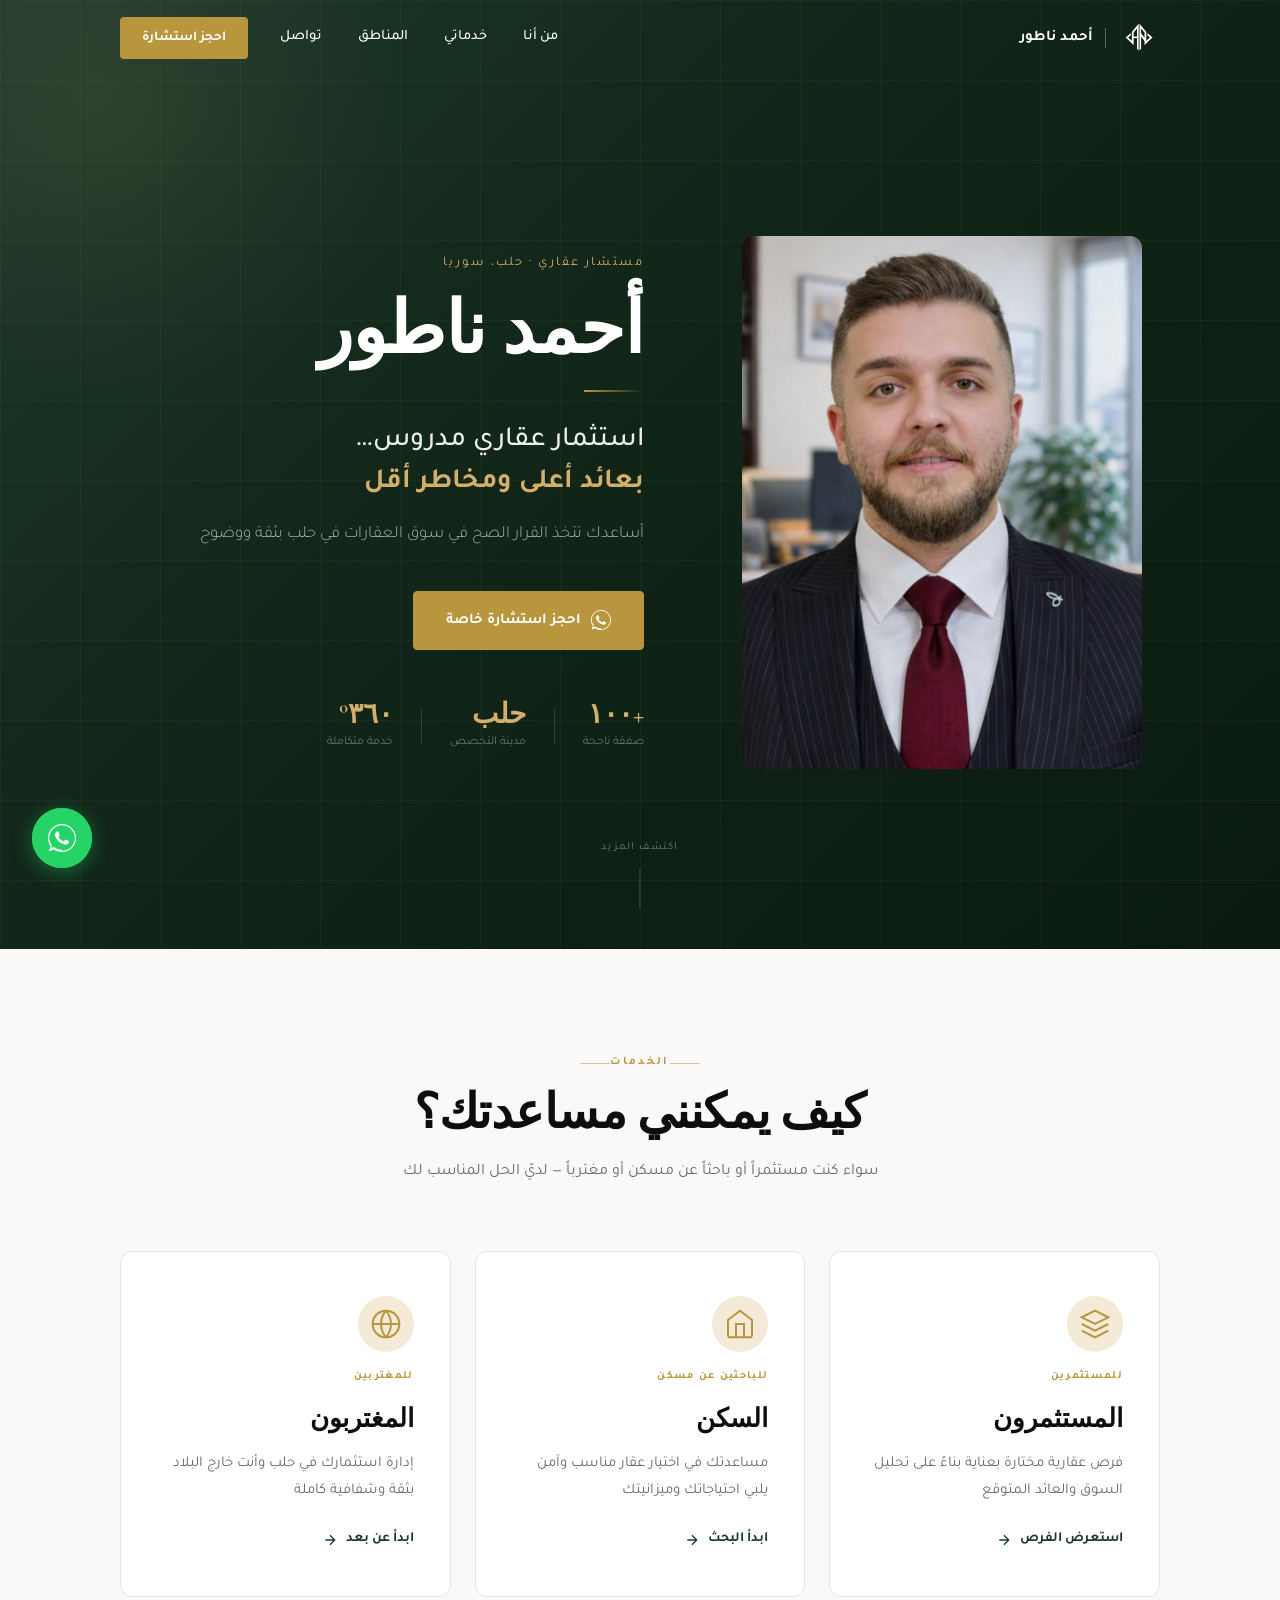
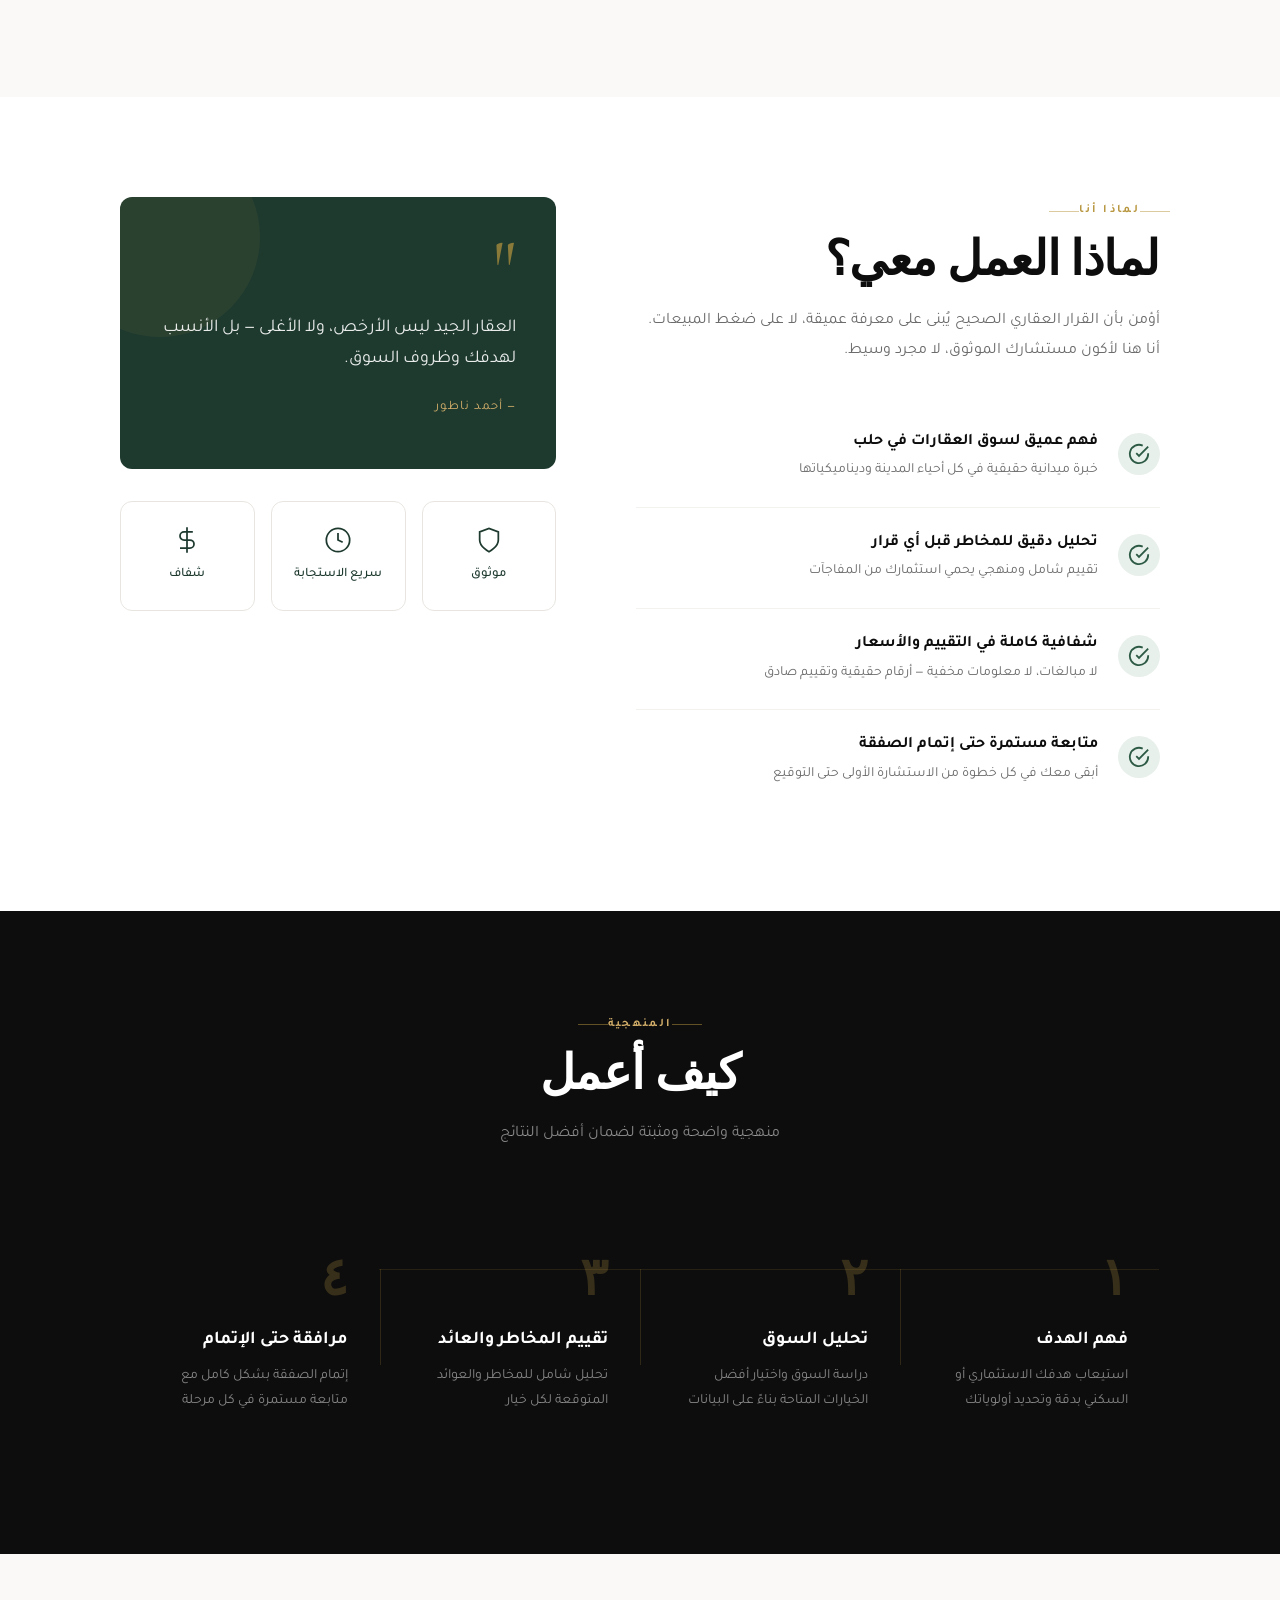
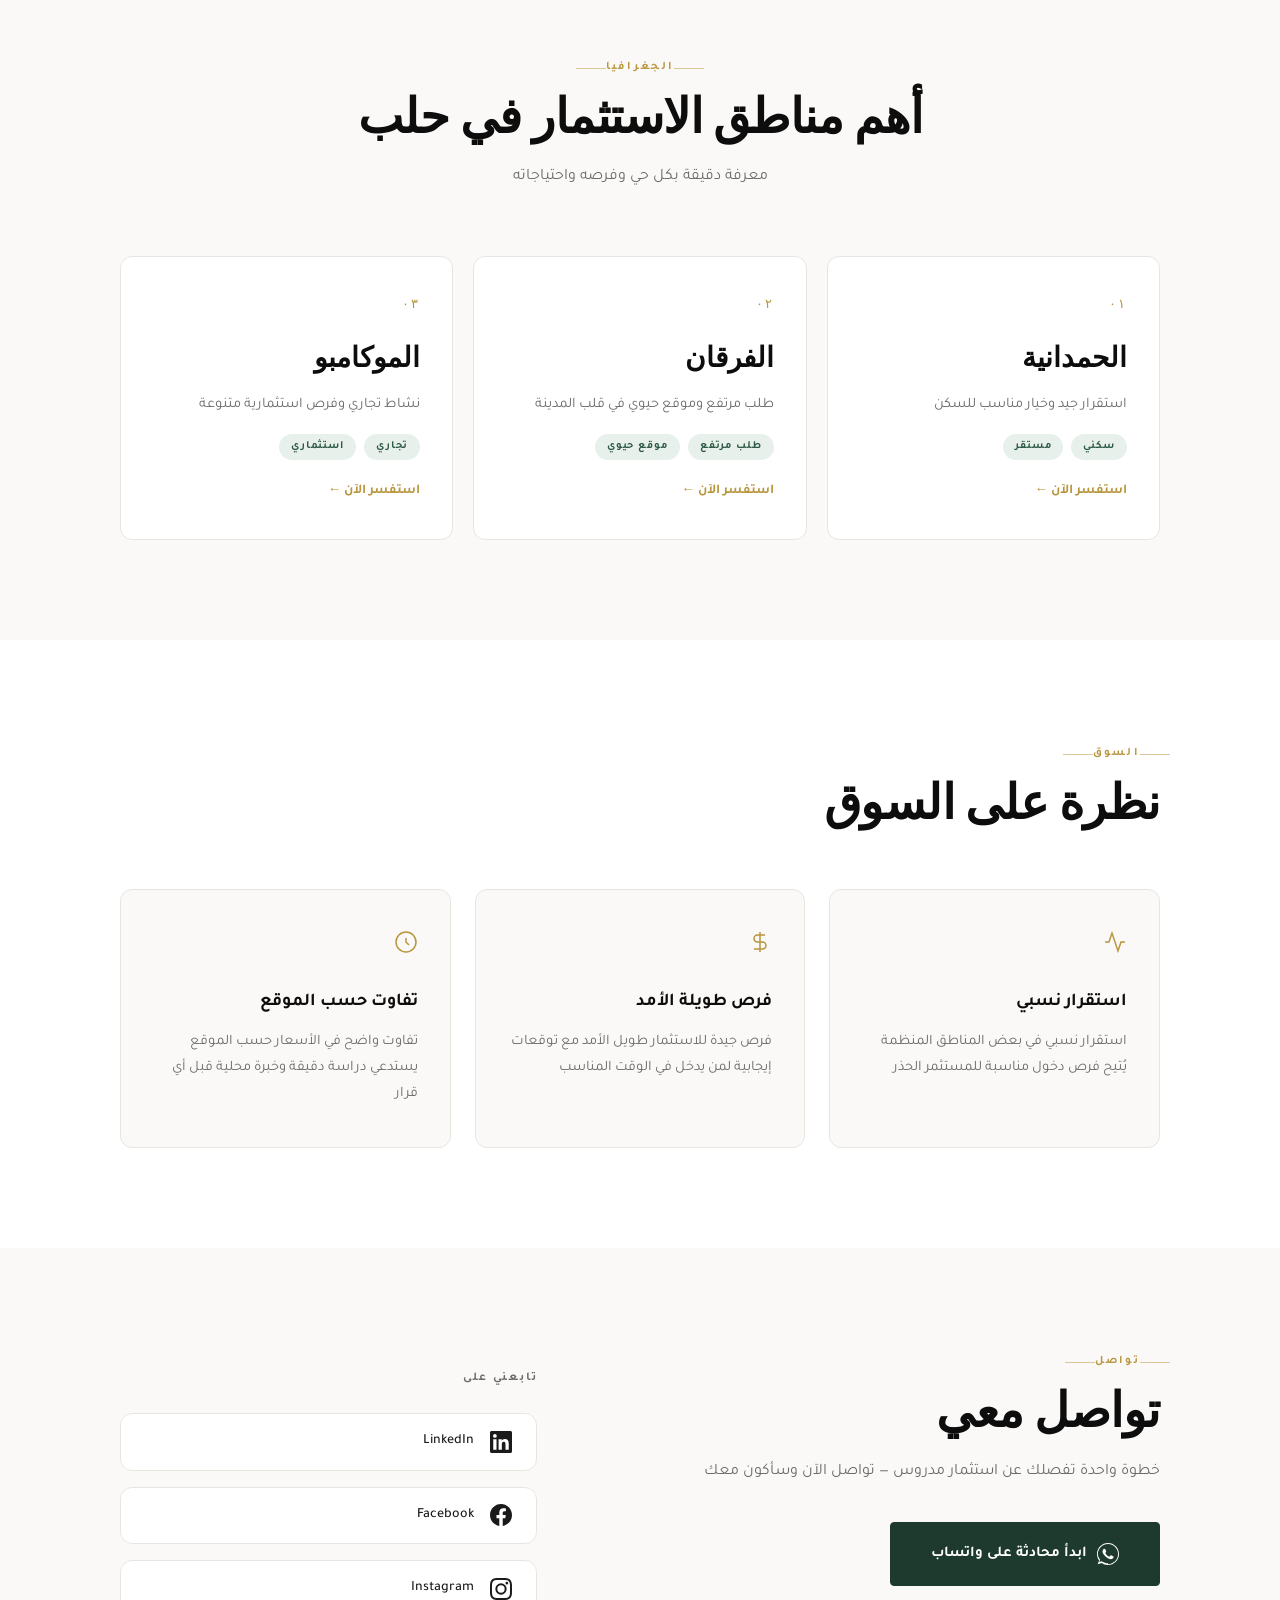
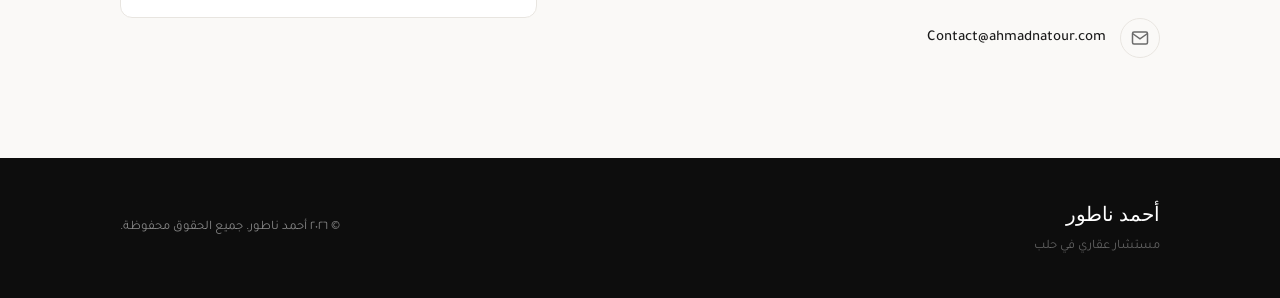
==== index.html @ 21ace741 "Update navbar logo image source" ====
<!DOCTYPE html>
<html lang="ar" dir="rtl">
<head>
  <meta charset="UTF-8" />
  <meta name="viewport" content="width=device-width, initial-scale=1.0" />
  <meta name="description" content="أحمد ناطور - مستشار عقاري في حلب. استثمار عقاري مدروس بعائد أعلى ومخاطر أقل. احجز استشارتك الخاصة الآن." />
  <meta name="keywords" content="مستشار عقاري حلب, استثمار عقاري سوريا, عقارات حلب, أحمد ناطور, شراء عقار حلب" />
  <meta name="author" content="أحمد ناطور" />
  <meta property="og:title" content="أحمد ناطور | مستشار عقاري في حلب" />
  <meta property="og:description" content="استثمار عقاري مدروس… بعائد أعلى ومخاطر أقل" />
  <meta property="og:type" content="website" />
  <meta name="robots" content="index, follow" />
  <title>أحمد ناطور | مستشار عقاري في حلب</title>
  <link rel="preconnect" href="https://fonts.googleapis.com" />
  <link rel="preconnect" href="https://fonts.gstatic.com" crossorigin />
  <link href="https://fonts.googleapis.com/css2?family=Cormorant+Garamond:wght@300;400;500;600;700&family=Tajawal:wght@300;400;500;700&display=swap" rel="stylesheet" />
  <link rel="stylesheet" href="style.css" />
</head>
<body>

  <!-- NAVBAR -->
  <nav class="navbar" id="navbar">
    <div class="nav-container">
      <a href="#hero" class="nav-logo">
        <img src="logo_white_transparent.png" alt="أحمد ناطور" style="width: 42px; height: 42px; object-fit: contain; vertical-align: middle;">
        <span class="logo-divider"></span>
        <span class="logo-text">أحمد ناطور</span>
      </a>
      <ul class="nav-links">
        <li><a href="#about">من أنا</a></li>
        <li><a href="#services">خدماتي</a></li>
        <li><a href="#areas">المناطق</a></li>
        <li><a href="#contact">تواصل</a></li>
      </ul>
      <a href="https://wa.me/963981410612" target="_blank" rel="noopener" class="nav-cta">احجز استشارة</a>
      <button class="hamburger" id="hamburger" aria-label="قائمة التنقل">
        <span></span><span></span><span></span>
      </button>
    </div>
    <div class="mobile-menu" id="mobileMenu">
      <a href="#about" class="mobile-link">من أنا</a>
      <a href="#services" class="mobile-link">خدماتي</a>
      <a href="#areas" class="mobile-link">المناطق</a>
      <a href="#contact" class="mobile-link">تواصل</a>
      <a href="https://wa.me/963981410612" target="_blank" rel="noopener" class="mobile-cta">احجز استشارة</a>
    </div>
  </nav>

  <!-- HERO -->
  <section class="hero" id="hero">
    <div class="hero-bg-lines"></div>
    <div class="hero-container">
      <div class="hero-image-wrap fade-up">
        <div class="hero-img-frame">
          <img src="photo.jpg.JPG" alt="أحمد ناطور - مستشار عقاري في حلب" class="hero-img" loading="eager" />
          <div class="hero-img-accent"></div>
        </div>
      </div>
      <div class="hero-content">
        <p class="hero-label fade-up delay-1">مستشار عقاري · حلب، سوريا</p>
        <h1 class="hero-name fade-up delay-2">أحمد ناطور</h1>
        <div class="hero-divider fade-up delay-3"></div>
        <h2 class="hero-headline fade-up delay-3">استثمار عقاري مدروس…<br /><em>بعائد أعلى ومخاطر أقل</em></h2>
        <p class="hero-sub fade-up delay-4">أساعدك تتخذ القرار الصح في سوق العقارات في حلب بثقة ووضوح</p>
        <div class="hero-actions fade-up delay-5">
          <a href="https://wa.me/963981410612" target="_blank" rel="noopener" class="btn-primary">
            <svg width="20" height="20" viewBox="0 0 24 24" fill="currentColor"><path d="M17.472 14.382c-.297-.149-1.758-.867-2.03-.967-.273-.099-.471-.148-.67.15-.197.297-.767.966-.94 1.164-.173.199-.347.223-.644.075-.297-.15-1.255-.463-2.39-1.475-.883-.788-1.48-1.761-1.653-2.059-.173-.297-.018-.458.13-.606.134-.133.298-.347.446-.52.149-.174.198-.298.298-.497.099-.198.05-.371-.025-.52-.075-.149-.669-1.612-.916-2.207-.242-.579-.487-.5-.669-.51-.173-.008-.371-.01-.57-.01-.198 0-.52.074-.792.372-.272.297-1.04 1.016-1.04 2.479 0 1.462 1.065 2.875 1.213 3.074.149.198 2.096 3.2 5.077 4.487.709.306 1.262.489 1.694.625.712.227 1.36.195 1.871.118.571-.085 1.758-.719 2.006-1.413.248-.694.248-1.289.173-1.413-.074-.124-.272-.198-.57-.347z"/><path d="M12 0C5.373 0 0 5.373 0 12c0 2.625.846 5.059 2.284 7.034L.785 23.25l4.332-1.388C6.857 23.217 9.364 24 12 24c6.627 0 12-5.373 12-12S18.627 0 12 0zm0 22c-2.379 0-4.591-.706-6.445-1.922l-.462-.274-2.573.824.841-2.513-.301-.484C1.809 16.118 1 14.137 1 12 1 5.925 5.925 1 12 1s11 4.925 11 11-4.925 11-11 11z"/></svg>
            احجز استشارة خاصة
          </a>
        </div>
        <div class="hero-stats fade-up delay-5">
          <div class="stat">
            <span class="stat-num">+١٠٠</span>
            <span class="stat-label">صفقة ناجحة</span>
          </div>
          <div class="stat-sep"></div>
          <div class="stat">
            <span class="stat-num">حلب</span>
            <span class="stat-label">مدينة التخصص</span>
          </div>
          <div class="stat-sep"></div>
          <div class="stat">
            <span class="stat-num">٣٦٠°</span>
            <span class="stat-label">خدمة متكاملة</span>
          </div>
        </div>
      </div>
    </div>
    <div class="hero-scroll-hint">
      <span>اكتشف المزيد</span>
      <div class="scroll-line"></div>
    </div>
  </section>

  <!-- SEGMENTATION / SERVICES -->
  <section class="services" id="services">
    <div class="container">
      <div class="section-header reveal">
        <span class="section-tag">الخدمات</span>
        <h2 class="section-title">كيف يمكنني مساعدتك؟</h2>
        <p class="section-sub">سواء كنت مستثمراً أو باحثاً عن مسكن أو مغترباً — لديّ الحل المناسب لك</p>
      </div>
      <div class="services-grid">
        <div class="service-card reveal delay-1">
          <div class="card-icon">
            <svg width="32" height="32" viewBox="0 0 24 24" fill="none" stroke="currentColor" stroke-width="1.5"><path d="M12 2L2 7l10 5 10-5-10-5z"/><path d="M2 17l10 5 10-5"/><path d="M2 12l10 5 10-5"/></svg>
          </div>
          <div class="card-tag">للمستثمرين</div>
          <h3 class="card-title">المستثمرون</h3>
          <p class="card-desc">فرص عقارية مختارة بعناية بناءً على تحليل السوق والعائد المتوقع</p>
          <a href="https://wa.me/963981410612?text=مرحباً، أريد استعراض فرص الاستثمار العقاري" target="_blank" rel="noopener" class="card-cta">
            استعرض الفرص
            <svg width="16" height="16" viewBox="0 0 24 24" fill="none" stroke="currentColor" stroke-width="2"><path d="M5 12h14M12 5l7 7-7 7"/></svg>
          </a>
        </div>
        <div class="service-card reveal delay-2">
          <div class="card-icon">
            <svg width="32" height="32" viewBox="0 0 24 24" fill="none" stroke="currentColor" stroke-width="1.5"><path d="M3 9l9-7 9 7v11a2 2 0 01-2 2H5a2 2 0 01-2-2z"/><polyline points="9 22 9 12 15 12 15 22"/></svg>
          </div>
          <div class="card-tag">للباحثين عن مسكن</div>
          <h3 class="card-title">السكن</h3>
          <p class="card-desc">مساعدتك في اختيار عقار مناسب وآمن يلبي احتياجاتك وميزانيتك</p>
          <a href="https://wa.me/963981410612?text=مرحباً، أبحث عن عقار للسكن في حلب" target="_blank" rel="noopener" class="card-cta">
            ابدأ البحث
            <svg width="16" height="16" viewBox="0 0 24 24" fill="none" stroke="currentColor" stroke-width="2"><path d="M5 12h14M12 5l7 7-7 7"/></svg>
          </a>
        </div>
        <div class="service-card reveal delay-3">
          <div class="card-icon">
            <svg width="32" height="32" viewBox="0 0 24 24" fill="none" stroke="currentColor" stroke-width="1.5"><circle cx="12" cy="12" r="10"/><path d="M2 12h20M12 2a15.3 15.3 0 010 20M12 2a15.3 15.3 0 000 20"/></svg>
          </div>
          <div class="card-tag">للمغتربين</div>
          <h3 class="card-title">المغتربون</h3>
          <p class="card-desc">إدارة استثمارك في حلب وأنت خارج البلاد بثقة وشفافية كاملة</p>
          <a href="https://wa.me/963981410612?text=مرحباً، أنا مغترب وأريد الاستثمار في حلب" target="_blank" rel="noopener" class="card-cta">
            ابدأ عن بعد
            <svg width="16" height="16" viewBox="0 0 24 24" fill="none" stroke="currentColor" stroke-width="2"><path d="M5 12h14M12 5l7 7-7 7"/></svg>
          </a>
        </div>
      </div>
    </div>
  </section>

  <!-- WHY CHOOSE ME -->
  <section class="why" id="about">
    <div class="container">
      <div class="why-inner">
        <div class="why-content reveal">
          <span class="section-tag">لماذا أنا</span>
          <h2 class="section-title">لماذا العمل معي؟</h2>
          <p class="why-intro">أؤمن بأن القرار العقاري الصحيح يُبنى على معرفة عميقة، لا على ضغط المبيعات. أنا هنا لأكون مستشارك الموثوق، لا مجرد وسيط.</p>
          <ul class="why-list">
            <li class="why-item reveal delay-1">
              <div class="why-icon">
                <svg width="22" height="22" viewBox="0 0 24 24" fill="none" stroke="currentColor" stroke-width="2"><path d="M22 11.08V12a10 10 0 11-5.93-9.14"/><polyline points="22 4 12 14.01 9 11.01"/></svg>
              </div>
              <div>
                <h4>فهم عميق لسوق العقارات في حلب</h4>
                <p>خبرة ميدانية حقيقية في كل أحياء المدينة وديناميكياتها</p>
              </div>
            </li>
            <li class="why-item reveal delay-2">
              <div class="why-icon">
                <svg width="22" height="22" viewBox="0 0 24 24" fill="none" stroke="currentColor" stroke-width="2"><path d="M22 11.08V12a10 10 0 11-5.93-9.14"/><polyline points="22 4 12 14.01 9 11.01"/></svg>
              </div>
              <div>
                <h4>تحليل دقيق للمخاطر قبل أي قرار</h4>
                <p>تقييم شامل ومنهجي يحمي استثمارك من المفاجآت</p>
              </div>
            </li>
            <li class="why-item reveal delay-3">
              <div class="why-icon">
                <svg width="22" height="22" viewBox="0 0 24 24" fill="none" stroke="currentColor" stroke-width="2"><path d="M22 11.08V12a10 10 0 11-5.93-9.14"/><polyline points="22 4 12 14.01 9 11.01"/></svg>
              </div>
              <div>
                <h4>شفافية كاملة في التقييم والأسعار</h4>
                <p>لا مبالغات، لا معلومات مخفية — أرقام حقيقية وتقييم صادق</p>
              </div>
            </li>
            <li class="why-item reveal delay-4">
              <div class="why-icon">
                <svg width="22" height="22" viewBox="0 0 24 24" fill="none" stroke="currentColor" stroke-width="2"><path d="M22 11.08V12a10 10 0 11-5.93-9.14"/><polyline points="22 4 12 14.01 9 11.01"/></svg>
              </div>
              <div>
                <h4>متابعة مستمرة حتى إتمام الصفقة</h4>
                <p>أبقى معك في كل خطوة من الاستشارة الأولى حتى التوقيع</p>
              </div>
            </li>
          </ul>
        </div>
        <div class="why-visual reveal delay-2">
          <div class="quote-block">
            <div class="quote-mark">"</div>
            <blockquote>العقار الجيد ليس الأرخص، ولا الأغلى — بل الأنسب لهدفك وظروف السوق.</blockquote>
            <cite>— أحمد ناطور</cite>
          </div>
          <div class="trust-badges">
            <div class="badge">
              <svg width="28" height="28" viewBox="0 0 24 24" fill="none" stroke="currentColor" stroke-width="1.5"><path d="M12 22s8-4 8-10V5l-8-3-8 3v7c0 6 8 10 8 10z"/></svg>
              <span>موثوق</span>
            </div>
            <div class="badge">
              <svg width="28" height="28" viewBox="0 0 24 24" fill="none" stroke="currentColor" stroke-width="1.5"><circle cx="12" cy="12" r="10"/><polyline points="12 6 12 12 16 14"/></svg>
              <span>سريع الاستجابة</span>
            </div>
            <div class="badge">
              <svg width="28" height="28" viewBox="0 0 24 24" fill="none" stroke="currentColor" stroke-width="1.5"><line x1="12" y1="1" x2="12" y2="23"/><path d="M17 5H9.5a3.5 3.5 0 000 7h5a3.5 3.5 0 010 7H6"/></svg>
              <span>شفاف</span>
            </div>
          </div>
        </div>
      </div>
    </div>
  </section>

  <!-- HOW I WORK -->
  <section class="process" id="process">
    <div class="container">
      <div class="section-header reveal">
        <span class="section-tag">المنهجية</span>
        <h2 class="section-title">كيف أعمل</h2>
        <p class="section-sub">منهجية واضحة ومثبتة لضمان أفضل النتائج</p>
      </div>
      <div class="process-steps">
        <div class="process-step reveal delay-1">
          <div class="step-number">١</div>
          <div class="step-content">
            <h3>فهم الهدف</h3>
            <p>استيعاب هدفك الاستثماري أو السكني بدقة وتحديد أولوياتك</p>
          </div>
          <div class="step-connector"></div>
        </div>
        <div class="process-step reveal delay-2">
          <div class="step-number">٢</div>
          <div class="step-content">
            <h3>تحليل السوق</h3>
            <p>دراسة السوق واختيار أفضل الخيارات المتاحة بناءً على البيانات</p>
          </div>
          <div class="step-connector"></div>
        </div>
        <div class="process-step reveal delay-3">
          <div class="step-number">٣</div>
          <div class="step-content">
            <h3>تقييم المخاطر والعائد</h3>
            <p>تحليل شامل للمخاطر والعوائد المتوقعة لكل خيار</p>
          </div>
          <div class="step-connector"></div>
        </div>
        <div class="process-step reveal delay-4">
          <div class="step-number">٤</div>
          <div class="step-content">
            <h3>مرافقة حتى الإتمام</h3>
            <p>إتمام الصفقة بشكل كامل مع متابعة مستمرة في كل مرحلة</p>
          </div>
        </div>
      </div>
    </div>
  </section>

  <!-- AREAS -->
  <section class="areas" id="areas">
    <div class="container">
      <div class="section-header reveal">
        <span class="section-tag">الجغرافيا</span>
        <h2 class="section-title">أهم مناطق الاستثمار في حلب</h2>
        <p class="section-sub">معرفة دقيقة بكل حي وفرصه واحتياجاته</p>
      </div>
      <div class="areas-grid">
        <div class="area-card reveal delay-1">
          <div class="area-num">٠١</div>
          <div class="area-info">
            <h3 class="area-name">الحمدانية</h3>
            <p class="area-desc">استقرار جيد وخيار مناسب للسكن</p>
            <div class="area-tags">
              <span class="area-tag-item">سكني</span>
              <span class="area-tag-item">مستقر</span>
            </div>
          </div>
          <a href="https://wa.me/963981410612?text=أريد معرفة المزيد عن فرص الاستثمار في الحمدانية" target="_blank" rel="noopener" class="area-link">استفسر الآن ←</a>
        </div>
        <div class="area-card reveal delay-2">
          <div class="area-num">٠٢</div>
          <div class="area-info">
            <h3 class="area-name">الفرقان</h3>
            <p class="area-desc">طلب مرتفع وموقع حيوي في قلب المدينة</p>
            <div class="area-tags">
              <span class="area-tag-item">طلب مرتفع</span>
              <span class="area-tag-item">موقع حيوي</span>
            </div>
          </div>
          <a href="https://wa.me/963981410612?text=أريد معرفة المزيد عن فرص الاستثمار في الفرقان" target="_blank" rel="noopener" class="area-link">استفسر الآن ←</a>
        </div>
        <div class="area-card reveal delay-3">
          <div class="area-num">٠٣</div>
          <div class="area-info">
            <h3 class="area-name">الموكامبو</h3>
            <p class="area-desc">نشاط تجاري وفرص استثمارية متنوعة</p>
            <div class="area-tags">
              <span class="area-tag-item">تجاري</span>
              <span class="area-tag-item">استثماري</span>
            </div>
          </div>
          <a href="https://wa.me/963981410612?text=أريد معرفة المزيد عن فرص الاستثمار في الموكامبو" target="_blank" rel="noopener" class="area-link">استفسر الآن ←</a>
        </div>
      </div>
    </div>
  </section>

  <!-- MARKET INSIGHTS -->
  <section class="insights" id="insights">
    <div class="container">
      <div class="insights-inner">
        <div class="insights-header reveal">
          <span class="section-tag">السوق</span>
          <h2 class="section-title">نظرة على السوق</h2>
        </div>
        <div class="insights-cards">
          <div class="insight-card reveal delay-1">
            <div class="insight-icon">
              <svg width="24" height="24" viewBox="0 0 24 24" fill="none" stroke="currentColor" stroke-width="1.5"><polyline points="22 12 18 12 15 21 9 3 6 12 2 12"/></svg>
            </div>
            <h4>استقرار نسبي</h4>
            <p>استقرار نسبي في بعض المناطق المنظمة يُتيح فرص دخول مناسبة للمستثمر الحذر</p>
          </div>
          <div class="insight-card reveal delay-2">
            <div class="insight-icon">
              <svg width="24" height="24" viewBox="0 0 24 24" fill="none" stroke="currentColor" stroke-width="1.5"><path d="M12 2v20M17 5H9.5a3.5 3.5 0 000 7h5a3.5 3.5 0 010 7H6"/></svg>
            </div>
            <h4>فرص طويلة الأمد</h4>
            <p>فرص جيدة للاستثمار طويل الأمد مع توقعات إيجابية لمن يدخل في الوقت المناسب</p>
          </div>
          <div class="insight-card reveal delay-3">
            <div class="insight-icon">
              <svg width="24" height="24" viewBox="0 0 24 24" fill="none" stroke="currentColor" stroke-width="1.5"><circle cx="12" cy="12" r="10"/><path d="M12 8v4l3 3"/></svg>
            </div>
            <h4>تفاوت حسب الموقع</h4>
            <p>تفاوت واضح في الأسعار حسب الموقع يستدعي دراسة دقيقة وخبرة محلية قبل أي قرار</p>
          </div>
        </div>
      </div>
    </div>
  </section>

  <!-- CONTACT -->
  <section class="contact" id="contact">
    <div class="container">
      <div class="contact-inner">
        <div class="contact-content reveal">
          <span class="section-tag">تواصل</span>
          <h2 class="section-title">تواصل معي</h2>
          <p class="contact-sub">خطوة واحدة تفصلك عن استثمار مدروس — تواصل الآن وسأكون معك</p>
          <a href="https://wa.me/963981410612" target="_blank" rel="noopener" class="btn-primary btn-large">
            <svg width="22" height="22" viewBox="0 0 24 24" fill="currentColor"><path d="M17.472 14.382c-.297-.149-1.758-.867-2.03-.967-.273-.099-.471-.148-.67.15-.197.297-.767.966-.94 1.164-.173.199-.347.223-.644.075-.297-.15-1.255-.463-2.39-1.475-.883-.788-1.48-1.761-1.653-2.059-.173-.297-.018-.458.13-.606.134-.133.298-.347.446-.52.149-.174.198-.298.298-.497.099-.198.05-.371-.025-.52-.075-.149-.669-1.612-.916-2.207-.242-.579-.487-.5-.669-.51-.173-.008-.371-.01-.57-.01-.198 0-.52.074-.792.372-.272.297-1.04 1.016-1.04 2.479 0 1.462 1.065 2.875 1.213 3.074.149.198 2.096 3.2 5.077 4.487.709.306 1.262.489 1.694.625.712.227 1.36.195 1.871.118.571-.085 1.758-.719 2.006-1.413.248-.694.248-1.289.173-1.413-.074-.124-.272-.198-.57-.347z"/><path d="M12 0C5.373 0 0 5.373 0 12c0 2.625.846 5.059 2.284 7.034L.785 23.25l4.332-1.388C6.857 23.217 9.364 24 12 24c6.627 0 12-5.373 12-12S18.627 0 12 0zm0 22c-2.379 0-4.591-.706-6.445-1.922l-.462-.274-2.573.824.841-2.513-.301-.484C1.809 16.118 1 14.137 1 12 1 5.925 5.925 1 12 1s11 4.925 11 11-4.925 11-11 11z"/></svg>
            ابدأ محادثة على واتساب
          </a>
          <div class="contact-links">
            <a href="mailto:Contact@ahmadnatour.com" class="contact-link">
              <div class="contact-link-icon">
                <svg width="18" height="18" viewBox="0 0 24 24" fill="none" stroke="currentColor" stroke-width="2"><path d="M4 4h16c1.1 0 2 .9 2 2v12c0 1.1-.9 2-2 2H4c-1.1 0-2-.9-2-2V6c0-1.1.9-2 2-2z"/><polyline points="22,6 12,13 2,6"/></svg>
              </div>
              <span>Contact@ahmadnatour.com</span>
            </a>
          </div>
        </div>
        <div class="contact-social reveal delay-2">
          <p class="social-title">تابعني على</p>
          <div class="social-links">
            <a href="https://www.linkedin.com/in/ahmadnatour1" target="_blank" rel="noopener" class="social-link" aria-label="LinkedIn">
              <svg width="22" height="22" viewBox="0 0 24 24" fill="currentColor"><path d="M20.447 20.452h-3.554v-5.569c0-1.328-.027-3.037-1.852-3.037-1.853 0-2.136 1.445-2.136 2.939v5.667H9.351V9h3.414v1.561h.046c.477-.9 1.637-1.85 3.37-1.85 3.601 0 4.267 2.37 4.267 5.455v6.286zM5.337 7.433a2.062 2.062 0 01-2.063-2.065 2.064 2.064 0 112.063 2.065zm1.782 13.019H3.555V9h3.564v11.452zM22.225 0H1.771C.792 0 0 .774 0 1.729v20.542C0 23.227.792 24 1.771 24h20.451C23.2 24 24 23.227 24 22.271V1.729C24 .774 23.2 0 22.222 0h.003z"/></svg>
              <span>LinkedIn</span>
            </a>
            <a href="https://www.facebook.com/share/1AdoDAkM3W/" target="_blank" rel="noopener" class="social-link" aria-label="Facebook">
              <svg width="22" height="22" viewBox="0 0 24 24" fill="currentColor"><path d="M24 12.073c0-6.627-5.373-12-12-12s-12 5.373-12 12c0 5.99 4.388 10.954 10.125 11.854v-8.385H7.078v-3.47h3.047V9.43c0-3.007 1.792-4.669 4.533-4.669 1.312 0 2.686.235 2.686.235v2.953H15.83c-1.491 0-1.956.925-1.956 1.874v2.25h3.328l-.532 3.47h-2.796v8.385C19.612 23.027 24 18.062 24 12.073z"/></svg>
              <span>Facebook</span>
            </a>
            <a href="https://www.instagram.com/ahmad.natoor" target="_blank" rel="noopener" class="social-link" aria-label="Instagram">
              <svg width="22" height="22" viewBox="0 0 24 24" fill="currentColor"><path d="M12 2.163c3.204 0 3.584.012 4.85.07 3.252.148 4.771 1.691 4.919 4.919.058 1.265.069 1.645.069 4.849 0 3.205-.012 3.584-.069 4.849-.149 3.225-1.664 4.771-4.919 4.919-1.266.058-1.644.07-4.85.07-3.204 0-3.584-.012-4.849-.07-3.26-.149-4.771-1.699-4.919-4.92-.058-1.265-.07-1.644-.07-4.849 0-3.204.013-3.583.07-4.849.149-3.227 1.664-4.771 4.919-4.919 1.266-.057 1.645-.069 4.849-.069zM12 0C8.741 0 8.333.014 7.053.072 2.695.272.273 2.69.073 7.052.014 8.333 0 8.741 0 12c0 3.259.014 3.668.072 4.948.2 4.358 2.618 6.78 6.98 6.98C8.333 23.986 8.741 24 12 24c3.259 0 3.668-.014 4.948-.072 4.354-.2 6.782-2.618 6.979-6.98.059-1.28.073-1.689.073-4.948 0-3.259-.014-3.667-.072-4.947-.196-4.354-2.617-6.78-6.979-6.98C15.668.014 15.259 0 12 0zm0 5.838a6.162 6.162 0 100 12.324 6.162 6.162 0 000-12.324zM12 16a4 4 0 110-8 4 4 0 010 8zm6.406-11.845a1.44 1.44 0 100 2.881 1.44 1.44 0 000-2.881z"/></svg>
              <span>Instagram</span>
            </a>
          </div>
        </div>
      </div>
    </div>
  </section>

  <!-- FOOTER -->
  <footer class="footer">
    <div class="container">
      <div class="footer-inner">
        <div class="footer-brand">
          <span class="footer-logo">أحمد ناطور</span>
          <p>مستشار عقاري في حلب</p>
        </div>
        <p class="footer-copy">© ٢٠٢٦ أحمد ناطور. جميع الحقوق محفوظة.</p>
      </div>
    </div>
  </footer>

  <!-- FLOATING WHATSAPP BUTTON -->
  <a href="https://wa.me/963981410612" target="_blank" rel="noopener" class="whatsapp-float" aria-label="تواصل عبر واتساب">
    <div class="wa-pulse"></div>
    <svg width="28" height="28" viewBox="0 0 24 24" fill="currentColor"><path d="M17.472 14.382c-.297-.149-1.758-.867-2.03-.967-.273-.099-.471-.148-.67.15-.197.297-.767.966-.94 1.164-.173.199-.347.223-.644.075-.297-.15-1.255-.463-2.39-1.475-.883-.788-1.48-1.761-1.653-2.059-.173-.297-.018-.458.13-.606.134-.133.298-.347.446-.52.149-.174.198-.298.298-.497.099-.198.05-.371-.025-.52-.075-.149-.669-1.612-.916-2.207-.242-.579-.487-.5-.669-.51-.173-.008-.371-.01-.57-.01-.198 0-.52.074-.792.372-.272.297-1.04 1.016-1.04 2.479 0 1.462 1.065 2.875 1.213 3.074.149.198 2.096 3.2 5.077 4.487.709.306 1.262.489 1.694.625.712.227 1.36.195 1.871.118.571-.085 1.758-.719 2.006-1.413.248-.694.248-1.289.173-1.413-.074-.124-.272-.198-.57-.347z"/><path d="M12 0C5.373 0 0 5.373 0 12c0 2.625.846 5.059 2.284 7.034L.785 23.25l4.332-1.388C6.857 23.217 9.364 24 12 24c6.627 0 12-5.373 12-12S18.627 0 12 0zm0 22c-2.379 0-4.591-.706-6.445-1.922l-.462-.274-2.573.824.841-2.513-.301-.484C1.809 16.118 1 14.137 1 12 1 5.925 5.925 1 12 1s11 4.925 11 11-4.925 11-11 11z"/></svg>
    <span class="wa-tooltip">واتساب</span>
  </a>

  <script src="script.js"></script>
</body>
</html>
---- style.css ----
/* ============================================
   AHMAD NATOUR — PREMIUM REAL ESTATE WEBSITE
   Arabic RTL / Luxury Minimal Design
   ============================================ */

/* --- RESET & BASE --- */
*, *::before, *::after {
  box-sizing: border-box;
  margin: 0;
  padding: 0;
}

:root {
  --white: #ffffff;
  --off-white: #faf9f7;
  --light: #f4f2ef;
  --black: #0d0d0d;
  --dark: #1a1a1a;
  --gray: #6b6b6b;
  --gray-light: #e8e5e0;
  --gold: #b8963e;
  --gold-light: #d4af6a;
  --gold-pale: #f5ead8;
  --green: #1e3a2f;
  --green-mid: #2d5a45;
  --green-light: #e8f0eb;

  --font-serif: 'Cormorant Garamond', 'Georgia', serif;
  --font-ar: 'Tajawal', 'Arial', sans-serif;

  --nav-h: 76px;
  --section-pad: 100px;
  --container: 1160px;
  --radius: 4px;
  --radius-lg: 12px;

  --shadow-sm: 0 2px 16px rgba(0,0,0,0.06);
  --shadow-md: 0 8px 40px rgba(0,0,0,0.10);
  --shadow-lg: 0 20px 60px rgba(0,0,0,0.14);

  --transition: 0.3s cubic-bezier(0.4, 0, 0.2, 1);
  --transition-slow: 0.6s cubic-bezier(0.4, 0, 0.2, 1);
}

html {
  scroll-behavior: smooth;
  font-size: 16px;
}

body {
  font-family: var(--font-ar);
  background: var(--white);
  color: var(--black);
  direction: rtl;
  text-align: right;
  -webkit-font-smoothing: antialiased;
  overflow-x: hidden;
  line-height: 1.7;
}

img { display: block; max-width: 100%; }
a { text-decoration: none; color: inherit; }
ul { list-style: none; }

.container {
  max-width: var(--container);
  margin: 0 auto;
  padding: 0 clamp(20px, 5vw, 60px);
}

/* ============================================
   ANIMATIONS
   ============================================ */
@keyframes fadeUp {
  from { opacity: 0; transform: translateY(28px); }
  to   { opacity: 1; transform: translateY(0); }
}
@keyframes fadeIn {
  from { opacity: 0; }
  to   { opacity: 1; }
}
@keyframes pulse-ring {
  0%   { transform: scale(1); opacity: 0.6; }
  100% { transform: scale(1.8); opacity: 0; }
}
@keyframes scrollLine {
  0%   { transform: scaleY(0); transform-origin: top; }
  50%  { transform: scaleY(1); transform-origin: top; }
  51%  { transform: scaleY(1); transform-origin: bottom; }
  100% { transform: scaleY(0); transform-origin: bottom; }
}
@keyframes float {
  0%, 100% { transform: translateY(0px); }
  50%       { transform: translateY(-8px); }
}

.fade-up { opacity: 0; animation: fadeUp 0.8s forwards; }
.delay-1 { animation-delay: 0.15s; }
.delay-2 { animation-delay: 0.30s; }
.delay-3 { animation-delay: 0.45s; }
.delay-4 { animation-delay: 0.60s; }
.delay-5 { animation-delay: 0.75s; }

.reveal {
  opacity: 0;
  transform: translateY(30px);
  transition: opacity 0.7s ease, transform 0.7s ease;
}
.reveal.visible {
  opacity: 1;
  transform: translateY(0);
}
.reveal.delay-1.visible { transition-delay: 0.1s; }
.reveal.delay-2.visible { transition-delay: 0.2s; }
.reveal.delay-3.visible { transition-delay: 0.3s; }
.reveal.delay-4.visible { transition-delay: 0.4s; }

/* ============================================
   NAVIGATION
   ============================================ */
.navbar {
  position: fixed;
  top: 0;
  width: 100%;
  z-index: 1000;
  height: var(--nav-h);
  transition: background var(--transition), box-shadow var(--transition);
  background: transparent;
}
.navbar.scrolled {
  background: rgba(255,255,255,0.97);
  backdrop-filter: blur(12px);
  box-shadow: 0 1px 0 rgba(0,0,0,0.08);
}
.nav-container {
  max-width: var(--container);
  margin: 0 auto;
  padding: 0 clamp(20px, 5vw, 60px);
  height: 100%;
  display: flex;
  align-items: center;
  gap: 32px;
}
.nav-logo {
  display: flex;
  align-items: center;
  gap: 12px;
  font-family: var(--font-ar);
  font-weight: 700;
}
.logo-ar {
  width: 40px;
  height: 40px;
  border: 1.5px solid var(--gold);
  border-radius: 50%;
  display: flex;
  align-items: center;
  justify-content: center;
  font-size: 14px;
  color: var(--gold);
  letter-spacing: 0;
  flex-shrink: 0;
}
.logo-divider {
  width: 1px;
  height: 20px;
  background: var(--gray-light);
}
.logo-text {
  font-size: 15px;
  font-weight: 600;
  color: var(--black);
  letter-spacing: 0.01em;
}
.nav-links {
  display: flex;
  align-items: center;
  gap: 36px;
  margin-inline-start: auto;
}
.nav-links a {
  font-size: 14.5px;
  font-weight: 500;
  color: var(--dark);
  position: relative;
  transition: color var(--transition);
}
.nav-links a::after {
  content: '';
  position: absolute;
  bottom: -4px;
  right: 0;
  width: 0;
  height: 1.5px;
  background: var(--gold);
  transition: width var(--transition);
}
.nav-links a:hover { color: var(--gold); }
.nav-links a:hover::after { width: 100%; }

.navbar:not(.scrolled) .nav-links a,
.navbar:not(.scrolled) .logo-text { color: var(--white); }
.navbar:not(.scrolled) .logo-divider { background: rgba(255,255,255,0.3); }

.nav-cta {
  display: inline-flex;
  align-items: center;
  padding: 10px 22px;
  background: var(--gold);
  color: var(--white);
  font-size: 13.5px;
  font-weight: 600;
  border-radius: var(--radius);
  transition: background var(--transition), transform var(--transition);
  white-space: nowrap;
}
.nav-cta:hover {
  background: var(--gold-light);
  transform: translateY(-1px);
}
.hamburger {
  display: none;
  flex-direction: column;
  gap: 5px;
  background: none;
  border: none;
  cursor: pointer;
  padding: 4px;
  margin-inline-start: auto;
}
.hamburger span {
  display: block;
  width: 24px;
  height: 1.5px;
  background: var(--black);
  transition: all var(--transition);
}
.navbar:not(.scrolled) .hamburger span { background: var(--white); }

.mobile-menu {
  display: none;
  flex-direction: column;
  background: var(--white);
  padding: 20px 24px 28px;
  border-top: 1px solid var(--gray-light);
  gap: 4px;
}
.mobile-menu.open { display: flex; }
.mobile-link {
  padding: 12px 0;
  font-size: 16px;
  font-weight: 500;
  color: var(--dark);
  border-bottom: 1px solid var(--light);
}
.mobile-cta {
  margin-top: 16px;
  padding: 14px 24px;
  background: var(--gold);
  color: var(--white);
  text-align: center;
  font-size: 15px;
  font-weight: 600;
  border-radius: var(--radius);
}

/* ============================================
   HERO SECTION
   ============================================ */
.hero {
  min-height: 100vh;
  background: linear-gradient(135deg, var(--green) 0%, #122619 40%, #0a1a10 100%);
  position: relative;
  display: flex;
  align-items: center;
  overflow: hidden;
}
.hero-bg-lines {
  position: absolute;
  inset: 0;
  background-image:
    linear-gradient(rgba(184,150,62,0.06) 1px, transparent 1px),
    linear-gradient(90deg, rgba(184,150,62,0.06) 1px, transparent 1px);
  background-size: 80px 80px;
  pointer-events: none;
}
.hero-bg-lines::before {
  content: '';
  position: absolute;
  top: -200px;
  left: -200px;
  width: 600px;
  height: 600px;
  border-radius: 50%;
  background: radial-gradient(circle, rgba(184,150,62,0.12) 0%, transparent 70%);
}
.hero-container {
  max-width: var(--container);
  margin: 0 auto;
  padding: calc(var(--nav-h) + 60px) clamp(20px, 5vw, 60px) 80px;
  display: grid;
  grid-template-columns: 1fr 1.2fr;
  gap: 80px;
  align-items: center;
  width: 100%;
}
.hero-image-wrap {
  display: flex;
  justify-content: center;
}
.hero-img-frame {
  position: relative;
  width: clamp(260px, 35vw, 400px);
  aspect-ratio: 3/4;
}
.hero-img {
  width: 100%;
  height: 100%;
  object-fit: cover;
  object-position: top;
  border-radius: var(--radius-lg);
  position: relative;
  z-index: 2;
  filter: brightness(0.92) contrast(1.05);
}
.hero-img-accent {
  position: absolute;
  inset: -0px -0px -0px 0px;
  border: 1.5px solid rgba(184,150,62,0.4);
  border-radius: var(--radius-lg);
  z-index: 1;
}
.hero-content {
  color: var(--white);
}
.hero-label {
  font-size: 13px;
  letter-spacing: 0.15em;
  text-transform: uppercase;
  color: var(--gold-light);
  margin-bottom: 16px;
  font-weight: 400;
}
.hero-name {
  font-family: var(--font-serif);
  font-size: clamp(42px, 6vw, 72px);
  font-weight: 600;
  line-height: 1.1;
  color: var(--white);
  letter-spacing: -0.01em;
  margin-bottom: 20px;
}
.hero-divider {
  width: 60px;
  height: 2px;
  background: linear-gradient(90deg, var(--gold), transparent);
  margin-bottom: 28px;
  margin-right: 0;
}
.hero-headline {
  font-size: clamp(20px, 2.8vw, 28px);
  font-weight: 500;
  line-height: 1.5;
  color: rgba(255,255,255,0.92);
  margin-bottom: 16px;
}
.hero-headline em {
  color: var(--gold-light);
  font-style: normal;
  font-weight: 600;
}
.hero-sub {
  font-size: clamp(15px, 1.8vw, 17px);
  color: rgba(255,255,255,0.65);
  line-height: 1.8;
  margin-bottom: 40px;
  font-weight: 300;
}
.hero-actions {
  margin-bottom: 50px;
}
.btn-primary {
  display: inline-flex;
  align-items: center;
  gap: 10px;
  padding: 16px 32px;
  background: var(--gold);
  color: var(--white);
  font-size: 15px;
  font-weight: 600;
  border-radius: var(--radius);
  transition: all var(--transition);
  border: 1.5px solid var(--gold);
  cursor: pointer;
  font-family: var(--font-ar);
}
.btn-primary:hover {
  background: transparent;
  color: var(--gold-light);
  border-color: var(--gold-light);
  transform: translateY(-2px);
  box-shadow: 0 8px 30px rgba(184,150,62,0.25);
}
.btn-large {
  padding: 18px 40px;
  font-size: 16px;
}
.hero-stats {
  display: flex;
  gap: 0;
  align-items: center;
}
.stat {
  display: flex;
  flex-direction: column;
  gap: 4px;
}
.stat-num {
  font-family: var(--font-serif);
  font-size: 28px;
  font-weight: 600;
  color: var(--gold-light);
  line-height: 1;
}
.stat-label {
  font-size: 12px;
  color: rgba(255,255,255,0.5);
  font-weight: 300;
}
.stat-sep {
  width: 1px;
  height: 36px;
  background: rgba(255,255,255,0.15);
  margin: 0 28px;
}
.hero-scroll-hint {
  position: absolute;
  bottom: 40px;
  left: 50%;
  transform: translateX(-50%);
  display: flex;
  flex-direction: column;
  align-items: center;
  gap: 12px;
  color: rgba(255,255,255,0.4);
  font-size: 11px;
  letter-spacing: 0.1em;
}
.scroll-line {
  width: 1px;
  height: 40px;
  background: rgba(255,255,255,0.2);
  animation: scrollLine 2s ease infinite;
}

/* ============================================
   SECTION SHARED STYLES
   ============================================ */
section { padding: var(--section-pad) 0; }

.section-header {
  text-align: center;
  margin-bottom: 64px;
}
.section-tag {
  display: inline-block;
  font-size: 11.5px;
  letter-spacing: 0.2em;
  text-transform: uppercase;
  color: var(--gold);
  font-weight: 600;
  margin-bottom: 12px;
  position: relative;
  padding: 0 20px;
}
.section-tag::before,
.section-tag::after {
  content: '';
  position: absolute;
  top: 50%;
  width: 30px;
  height: 1px;
  background: var(--gold);
  opacity: 0.5;
}
.section-tag::before { right: 100%; margin-right: -20px; }
.section-tag::after  { left: 100%; margin-left: -20px; }

.section-title {
  font-family: var(--font-serif);
  font-size: clamp(30px, 4vw, 48px);
  font-weight: 600;
  color: var(--black);
  line-height: 1.2;
  letter-spacing: -0.01em;
  margin-bottom: 16px;
}
.section-sub {
  font-size: 16px;
  color: var(--gray);
  max-width: 520px;
  margin: 0 auto;
  line-height: 1.8;
}

/* ============================================
   SERVICES / SEGMENTATION
   ============================================ */
.services {
  background: var(--off-white);
  position: relative;
}
.services-grid {
  display: grid;
  grid-template-columns: repeat(3, 1fr);
  gap: 24px;
}
.service-card {
  background: var(--white);
  border: 1px solid var(--gray-light);
  border-radius: var(--radius-lg);
  padding: 44px 36px;
  position: relative;
  overflow: hidden;
  transition: all var(--transition-slow);
  display: flex;
  flex-direction: column;
  gap: 16px;
}
.service-card::before {
  content: '';
  position: absolute;
  bottom: 0;
  left: 0;
  right: 0;
  height: 3px;
  background: linear-gradient(90deg, var(--gold), var(--green-mid));
  transform: scaleX(0);
  transition: transform var(--transition-slow);
  transform-origin: right;
}
.service-card:hover {
  transform: translateY(-6px);
  box-shadow: var(--shadow-lg);
  border-color: transparent;
}
.service-card:hover::before {
  transform: scaleX(1);
}
.card-icon {
  width: 56px;
  height: 56px;
  background: var(--gold-pale);
  border-radius: 50%;
  display: flex;
  align-items: center;
  justify-content: center;
  color: var(--gold);
  transition: all var(--transition);
}
.service-card:hover .card-icon {
  background: var(--green);
  color: var(--white);
}
.card-tag {
  font-size: 11px;
  letter-spacing: 0.12em;
  text-transform: uppercase;
  color: var(--gold);
  font-weight: 600;
}
.card-title {
  font-family: var(--font-serif);
  font-size: 26px;
  font-weight: 600;
  color: var(--black);
  line-height: 1.2;
}
.card-desc {
  font-size: 15px;
  color: var(--gray);
  line-height: 1.8;
  flex: 1;
}
.card-cta {
  display: inline-flex;
  align-items: center;
  gap: 8px;
  font-size: 14px;
  font-weight: 600;
  color: var(--green);
  margin-top: 8px;
  transition: gap var(--transition), color var(--transition);
}
.card-cta:hover {
  gap: 14px;
  color: var(--gold);
}

/* ============================================
   WHY SECTION
   ============================================ */
.why {
  background: var(--white);
}
.why-inner {
  display: grid;
  grid-template-columns: 1.2fr 1fr;
  gap: 80px;
  align-items: start;
}
.why-intro {
  font-size: 16px;
  color: var(--gray);
  line-height: 1.9;
  margin-bottom: 40px;
  max-width: 520px;
}
.why-list {
  display: flex;
  flex-direction: column;
  gap: 0;
}
.why-item {
  display: flex;
  align-items: flex-start;
  gap: 20px;
  padding: 24px 0;
  border-bottom: 1px solid var(--light);
}
.why-item:last-child { border-bottom: none; }
.why-icon {
  width: 42px;
  height: 42px;
  background: var(--green-light);
  border-radius: 50%;
  display: flex;
  align-items: center;
  justify-content: center;
  color: var(--green-mid);
  flex-shrink: 0;
  margin-top: 2px;
}
.why-item h4 {
  font-size: 16px;
  font-weight: 600;
  color: var(--black);
  margin-bottom: 6px;
  line-height: 1.4;
}
.why-item p {
  font-size: 14px;
  color: var(--gray);
  line-height: 1.7;
}
.why-visual {
  position: sticky;
  top: calc(var(--nav-h) + 40px);
  display: flex;
  flex-direction: column;
  gap: 32px;
}
.quote-block {
  background: var(--green);
  color: var(--white);
  border-radius: var(--radius-lg);
  padding: 48px 40px;
  position: relative;
  overflow: hidden;
  animation: float 5s ease-in-out infinite;
}
.quote-block::before {
  content: '';
  position: absolute;
  top: -60px;
  left: -60px;
  width: 200px;
  height: 200px;
  border-radius: 50%;
  background: rgba(184,150,62,0.08);
}
.quote-mark {
  font-family: var(--font-serif);
  font-size: 80px;
  line-height: 0.6;
  color: var(--gold);
  opacity: 0.7;
  margin-bottom: 20px;
  display: block;
}
.quote-block blockquote {
  font-size: 18px;
  font-weight: 400;
  line-height: 1.7;
  color: rgba(255,255,255,0.9);
  margin-bottom: 20px;
  position: relative;
  z-index: 1;
}
.quote-block cite {
  font-size: 13px;
  color: var(--gold-light);
  letter-spacing: 0.08em;
  font-style: normal;
}
.trust-badges {
  display: flex;
  gap: 16px;
}
.badge {
  flex: 1;
  display: flex;
  flex-direction: column;
  align-items: center;
  gap: 10px;
  padding: 24px 16px;
  border: 1px solid var(--gray-light);
  border-radius: var(--radius-lg);
  color: var(--green);
  font-size: 13px;
  font-weight: 500;
  text-align: center;
  transition: all var(--transition);
}
.badge:hover {
  background: var(--green);
  color: var(--white);
  border-color: var(--green);
}

/* ============================================
   PROCESS SECTION
   ============================================ */
.process {
  background: var(--black);
  color: var(--white);
}
.process .section-tag { color: var(--gold-light); }
.process .section-title { color: var(--white); }
.process .section-sub { color: rgba(255,255,255,0.5); }

.process-steps {
  display: grid;
  grid-template-columns: repeat(4, 1fr);
  gap: 0;
  position: relative;
}
.process-step {
  display: flex;
  flex-direction: column;
  align-items: flex-start;
  padding: 40px 32px;
  position: relative;
}
.step-connector {
  position: absolute;
  top: 56px;
  left: 0;
  width: 1px;
  height: 40%;
  background: rgba(184,150,62,0.2);
}
.step-number {
  font-family: var(--font-serif);
  font-size: 52px;
  font-weight: 600;
  color: rgba(184,150,62,0.25);
  line-height: 1;
  margin-bottom: 24px;
}
.step-content h3 {
  font-size: 18px;
  font-weight: 600;
  color: var(--white);
  margin-bottom: 12px;
  line-height: 1.3;
}
.step-content p {
  font-size: 14px;
  color: rgba(255,255,255,0.5);
  line-height: 1.8;
}
.process-step:not(:last-child)::after {
  content: '';
  position: absolute;
  top: 56px;
  left: -1px;
  width: 100%;
  height: 1px;
  background: rgba(184,150,62,0.15);
}

/* ============================================
   AREAS SECTION
   ============================================ */
.areas {
  background: var(--off-white);
}
.areas-grid {
  display: grid;
  grid-template-columns: repeat(3, 1fr);
  gap: 20px;
}
.area-card {
  background: var(--white);
  border: 1px solid var(--gray-light);
  border-radius: var(--radius-lg);
  padding: 36px 32px;
  display: flex;
  flex-direction: column;
  gap: 20px;
  transition: all var(--transition-slow);
  position: relative;
  overflow: hidden;
}
.area-card::after {
  content: '';
  position: absolute;
  top: 0;
  right: 0;
  width: 4px;
  height: 0;
  background: var(--gold);
  border-radius: 0 var(--radius-lg) var(--radius-lg) 0;
  transition: height var(--transition-slow);
}
.area-card:hover {
  box-shadow: var(--shadow-md);
  transform: translateY(-4px);
  border-color: transparent;
}
.area-card:hover::after { height: 100%; }
.area-num {
  font-family: var(--font-serif);
  font-size: 13px;
  letter-spacing: 0.15em;
  color: var(--gold);
  font-weight: 500;
}
.area-info { flex: 1; }
.area-name {
  font-family: var(--font-serif);
  font-size: 28px;
  font-weight: 600;
  color: var(--black);
  margin-bottom: 10px;
}
.area-desc {
  font-size: 14.5px;
  color: var(--gray);
  line-height: 1.7;
  margin-bottom: 16px;
}
.area-tags {
  display: flex;
  gap: 8px;
  flex-wrap: wrap;
}
.area-tag-item {
  font-size: 11px;
  font-weight: 600;
  letter-spacing: 0.08em;
  text-transform: uppercase;
  color: var(--green-mid);
  background: var(--green-light);
  padding: 4px 12px;
  border-radius: 20px;
}
.area-link {
  font-size: 13.5px;
  font-weight: 600;
  color: var(--gold);
  display: inline-flex;
  align-items: center;
  transition: letter-spacing var(--transition);
}
.area-link:hover { letter-spacing: 0.05em; }

/* ============================================
   INSIGHTS SECTION
   ============================================ */
.insights {
  background: var(--white);
}
.insights-header {
  margin-bottom: 56px;
}
.insights-cards {
  display: grid;
  grid-template-columns: repeat(3, 1fr);
  gap: 24px;
}
.insight-card {
  background: var(--off-white);
  border-radius: var(--radius-lg);
  padding: 40px 32px;
  border: 1px solid var(--gray-light);
  transition: all var(--transition);
  position: relative;
  overflow: hidden;
}
.insight-card::before {
  content: '';
  position: absolute;
  inset: 0;
  background: linear-gradient(135deg, var(--green) 0%, var(--green-mid) 100%);
  opacity: 0;
  transition: opacity var(--transition-slow);
}
.insight-card:hover::before { opacity: 1; }
.insight-card:hover .insight-icon,
.insight-card:hover h4,
.insight-card:hover p { color: var(--white); position: relative; z-index: 1; }
.insight-icon {
  color: var(--gold);
  margin-bottom: 20px;
  transition: color var(--transition);
}
.insight-card h4 {
  font-size: 18px;
  font-weight: 600;
  color: var(--black);
  margin-bottom: 12px;
  transition: color var(--transition);
}
.insight-card p {
  font-size: 14.5px;
  color: var(--gray);
  line-height: 1.8;
  transition: color var(--transition);
}
.insight-card:hover p { color: rgba(255,255,255,0.75); }

/* ============================================
   CONTACT SECTION
   ============================================ */
.contact {
  background: var(--off-white);
}
.contact-inner {
  display: grid;
  grid-template-columns: 1.3fr 1fr;
  gap: 80px;
  align-items: start;
}
.contact-sub {
  font-size: 16px;
  color: var(--gray);
  line-height: 1.8;
  margin-bottom: 36px;
  max-width: 480px;
}
.contact .btn-primary {
  background: var(--green);
  border-color: var(--green);
  margin-bottom: 32px;
  font-size: 15px;
}
.contact .btn-primary:hover {
  background: transparent;
  color: var(--green);
}
.contact-links {
  display: flex;
  flex-direction: column;
  gap: 16px;
}
.contact-link {
  display: inline-flex;
  align-items: center;
  gap: 14px;
  font-size: 15px;
  color: var(--dark);
  font-weight: 500;
  transition: color var(--transition);
}
.contact-link:hover { color: var(--gold); }
.contact-link-icon {
  width: 40px;
  height: 40px;
  border: 1px solid var(--gray-light);
  border-radius: 50%;
  display: flex;
  align-items: center;
  justify-content: center;
  color: var(--gray);
  transition: all var(--transition);
  flex-shrink: 0;
}
.contact-link:hover .contact-link-icon {
  background: var(--gold);
  border-color: var(--gold);
  color: var(--white);
}
.contact-social {
  padding-top: 20px;
}
.social-title {
  font-size: 12px;
  letter-spacing: 0.15em;
  text-transform: uppercase;
  color: var(--gray);
  margin-bottom: 24px;
  font-weight: 600;
}
.social-links {
  display: flex;
  flex-direction: column;
  gap: 16px;
}
.social-link {
  display: inline-flex;
  align-items: center;
  gap: 16px;
  padding: 16px 24px;
  background: var(--white);
  border: 1px solid var(--gray-light);
  border-radius: var(--radius-lg);
  font-size: 14px;
  font-weight: 500;
  color: var(--dark);
  transition: all var(--transition);
}
.social-link:hover {
  background: var(--black);
  color: var(--white);
  border-color: var(--black);
  transform: translateX(-4px);
}

/* ============================================
   FOOTER
   ============================================ */
.footer {
  background: var(--black);
  color: rgba(255,255,255,0.5);
  padding: 40px 0;
}
.footer-inner {
  display: flex;
  align-items: center;
  justify-content: space-between;
  flex-wrap: wrap;
  gap: 20px;
}
.footer-brand {
  display: flex;
  flex-direction: column;
  gap: 4px;
}
.footer-logo {
  font-family: var(--font-serif);
  font-size: 20px;
  color: var(--white);
  font-weight: 500;
}
.footer-brand p {
  font-size: 13px;
  color: rgba(255,255,255,0.35);
}
.footer-copy { font-size: 13px; }

/* ============================================
   FLOATING WHATSAPP
   ============================================ */
.whatsapp-float {
  position: fixed;
  bottom: 32px;
  left: 32px;
  width: 60px;
  height: 60px;
  background: #25D366;
  color: var(--white);
  border-radius: 50%;
  display: flex;
  align-items: center;
  justify-content: center;
  box-shadow: 0 4px 20px rgba(37,211,102,0.4);
  z-index: 999;
  transition: all var(--transition);
}
.whatsapp-float:hover {
  transform: scale(1.08);
  box-shadow: 0 8px 30px rgba(37,211,102,0.5);
}
.wa-pulse {
  position: absolute;
  inset: 0;
  border-radius: 50%;
  background: #25D366;
  animation: pulse-ring 2.5s ease-out infinite;
  z-index: -1;
}
.wa-tooltip {
  position: absolute;
  right: calc(100% + 12px);
  background: var(--black);
  color: var(--white);
  font-size: 12px;
  font-weight: 500;
  padding: 6px 12px;
  border-radius: var(--radius);
  white-space: nowrap;
  opacity: 0;
  pointer-events: none;
  transition: opacity var(--transition);
}
.whatsapp-float:hover .wa-tooltip { opacity: 1; }

/* ============================================
   RESPONSIVE
   ============================================ */
@media (max-width: 1024px) {
  :root { --section-pad: 72px; }

  .hero-container {
    grid-template-columns: 1fr 1fr;
    gap: 48px;
  }
  .why-inner {
    grid-template-columns: 1fr;
    gap: 48px;
  }
  .why-visual { position: static; }
  .process-steps {
    grid-template-columns: repeat(2, 1fr);
  }
  .process-step::after { display: none; }
  .step-connector { display: none; }
  .contact-inner {
    grid-template-columns: 1fr;
    gap: 48px;
  }
}

@media (max-width: 768px) {
  :root { --section-pad: 56px; --nav-h: 64px; }

  .nav-links, .nav-cta { display: none; }
  .hamburger { display: flex; }

  .hero-container {
    grid-template-columns: 1fr;
    text-align: center;
    padding-top: calc(var(--nav-h) + 40px);
    gap: 36px;
  }
  .hero-image-wrap { order: -1; }
  .hero-img-frame {
    width: clamp(200px, 55vw, 300px);
    aspect-ratio: 3/4;
  }
  .hero-divider { margin: 0 auto 28px; }
  .hero-actions { display: flex; justify-content: center; }
  .hero-stats { justify-content: center; }
  .hero-content { display: flex; flex-direction: column; align-items: center; }

  .services-grid { grid-template-columns: 1fr; }
  .areas-grid { grid-template-columns: 1fr; }
  .insights-cards { grid-template-columns: 1fr; }
  .process-steps { grid-template-columns: 1fr; }
  .trust-badges { flex-direction: column; }

  .section-tag::before, .section-tag::after { display: none; }

  .whatsapp-float { bottom: 20px; left: 20px; width: 54px; height: 54px; }

  .footer-inner { flex-direction: column; text-align: center; }
}

@media (max-width: 480px) {
  .hero-name { font-size: 38px; }
  .hero-stats { flex-wrap: wrap; justify-content: center; gap: 20px; }
  .stat-sep { display: none; }
  .service-card { padding: 32px 24px; }
  .area-card { padding: 28px 24px; }
  .process-step { padding: 28px 20px; }
}

/* ============================================
   SCROLLBAR
   ============================================ */
::-webkit-scrollbar { width: 6px; }
::-webkit-scrollbar-track { background: var(--light); }
::-webkit-scrollbar-thumb {
  background: var(--gold);
  border-radius: 3px;
}

/* ============================================
   SELECTION
   ============================================ */
::selection {
  background: var(--gold);
  color: var(--white);
}
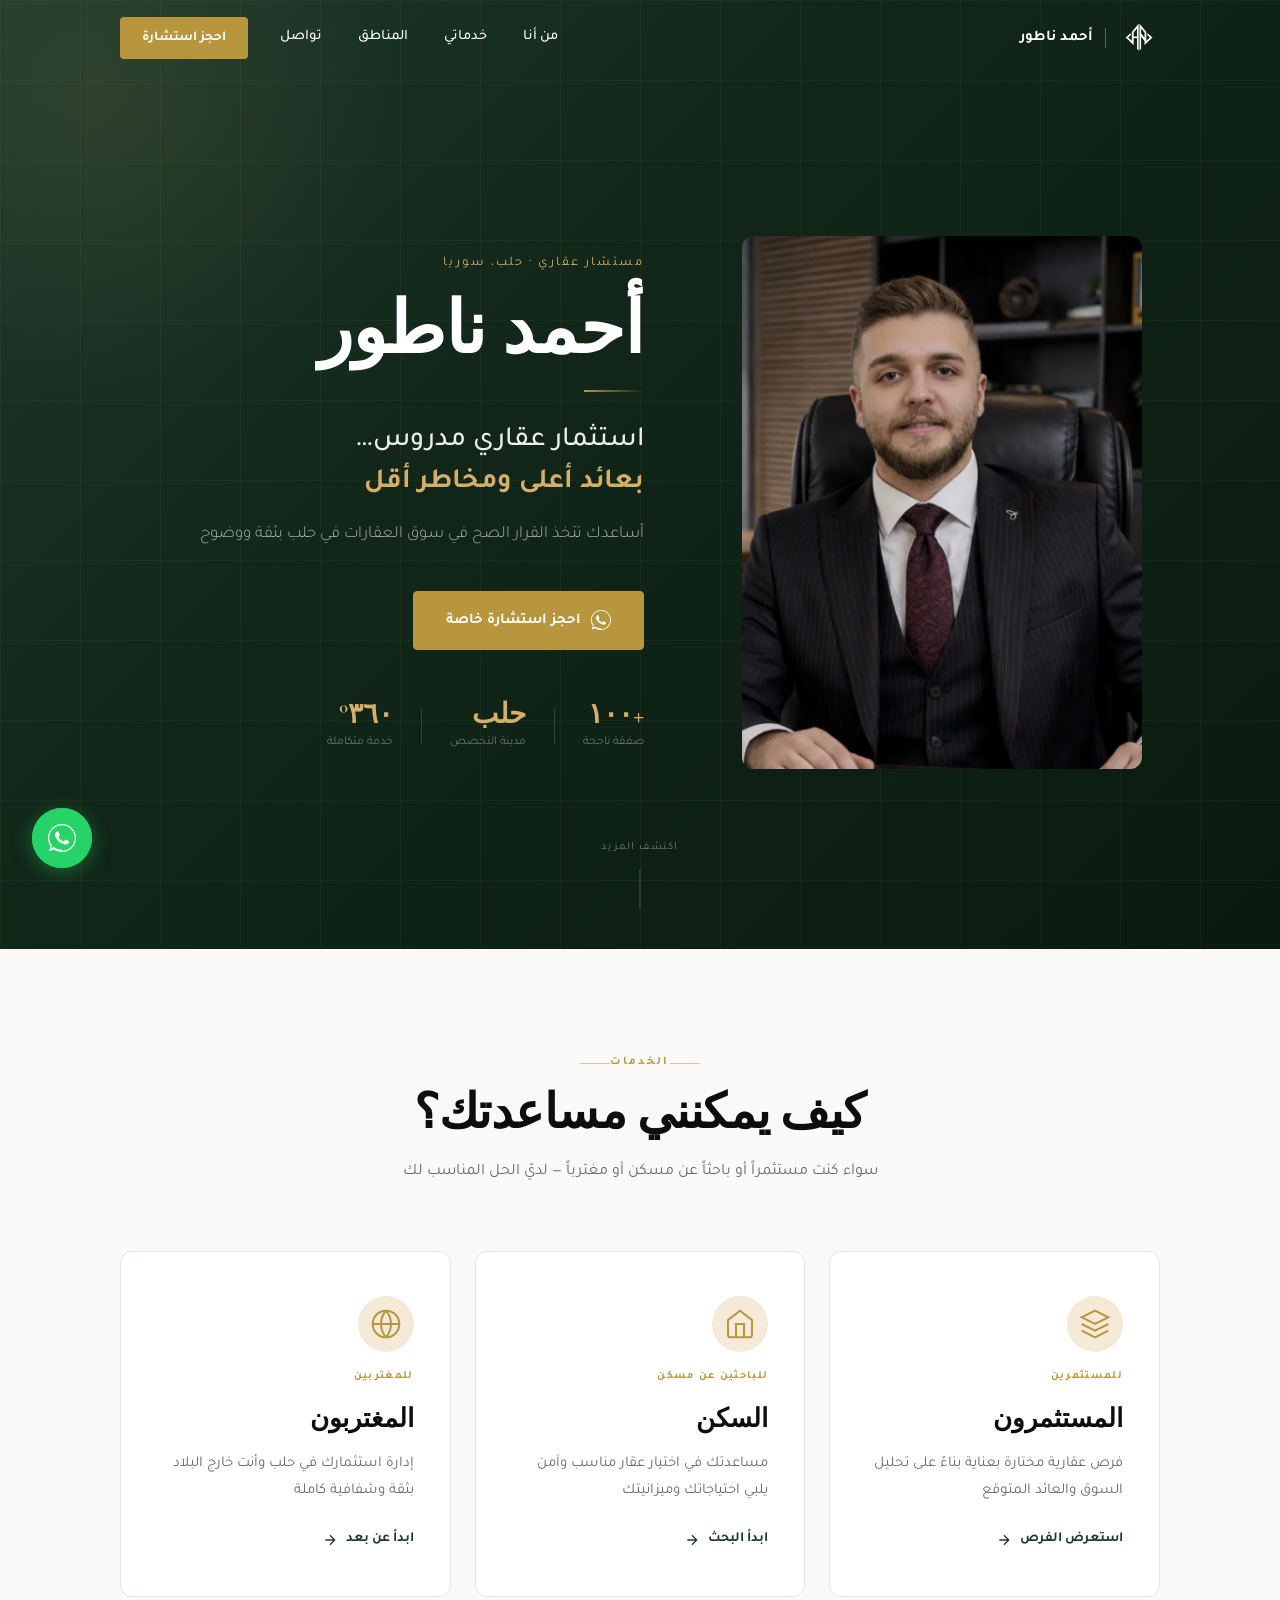
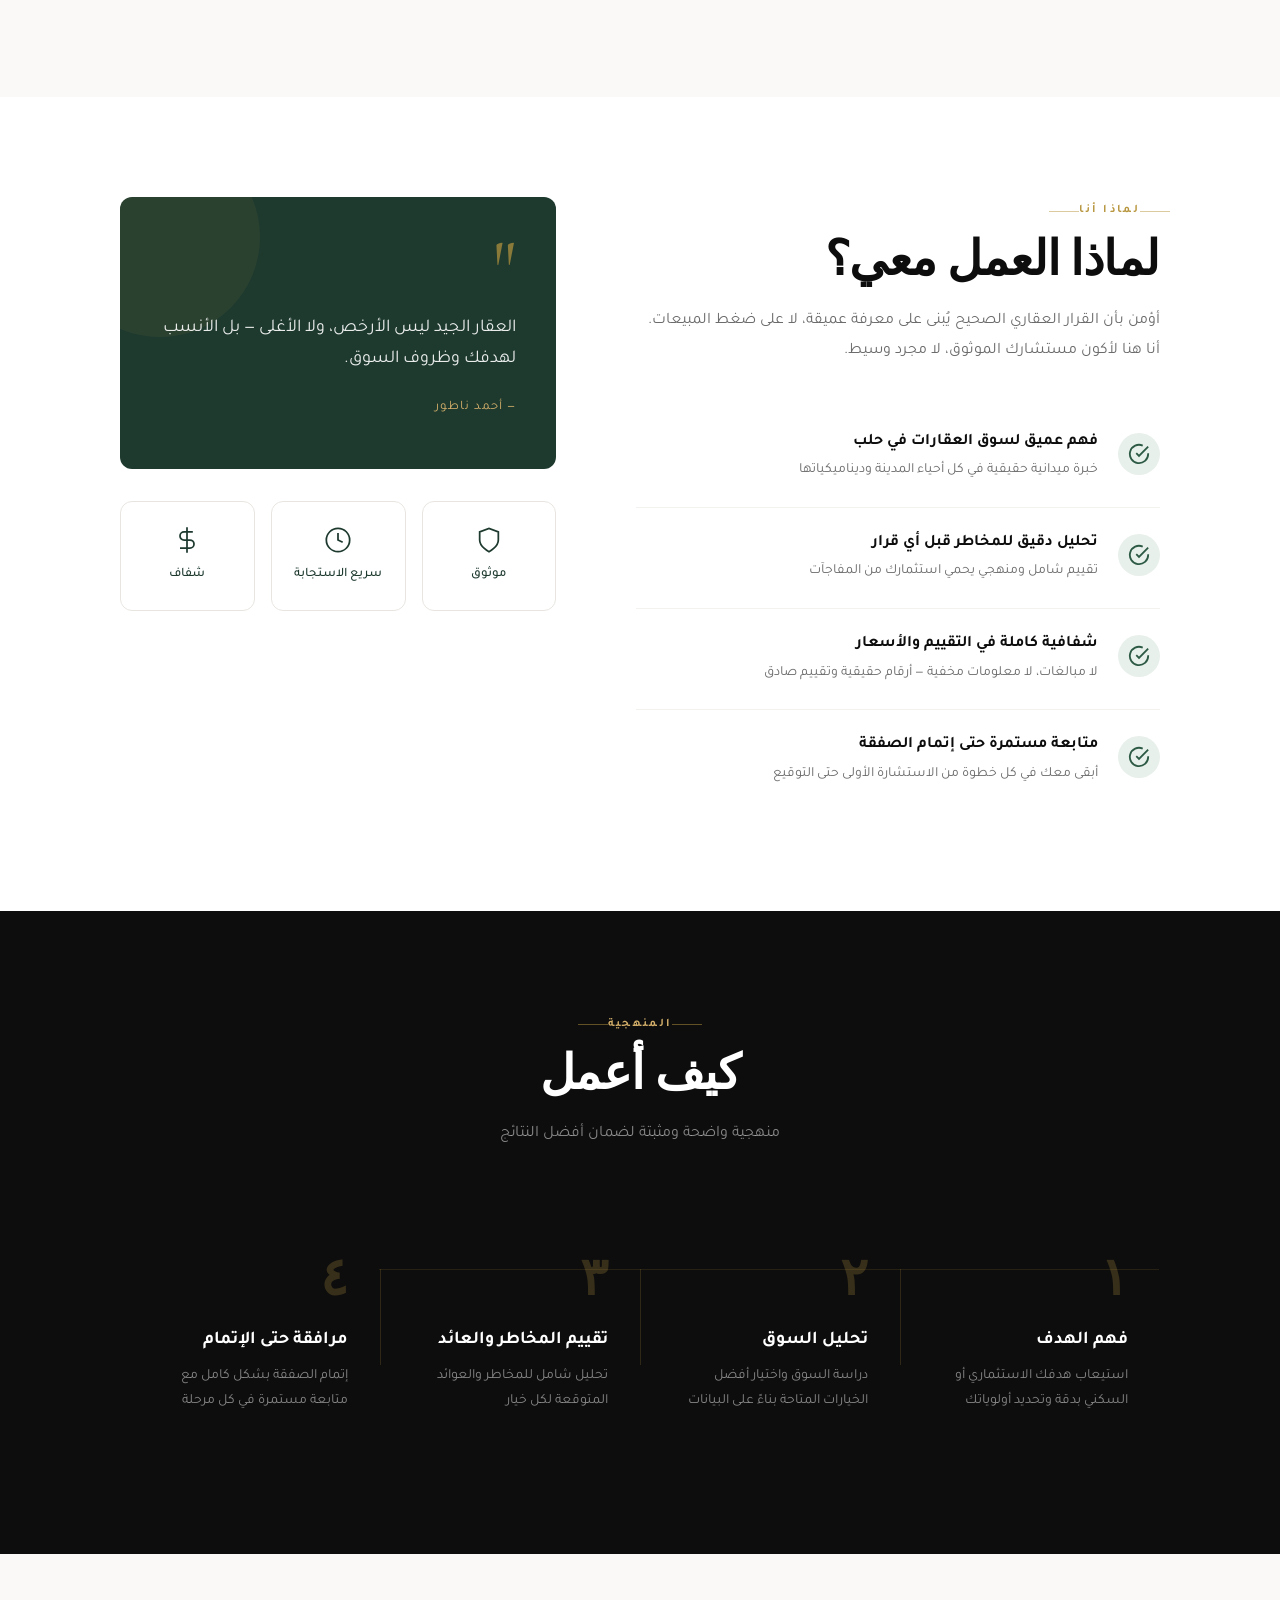
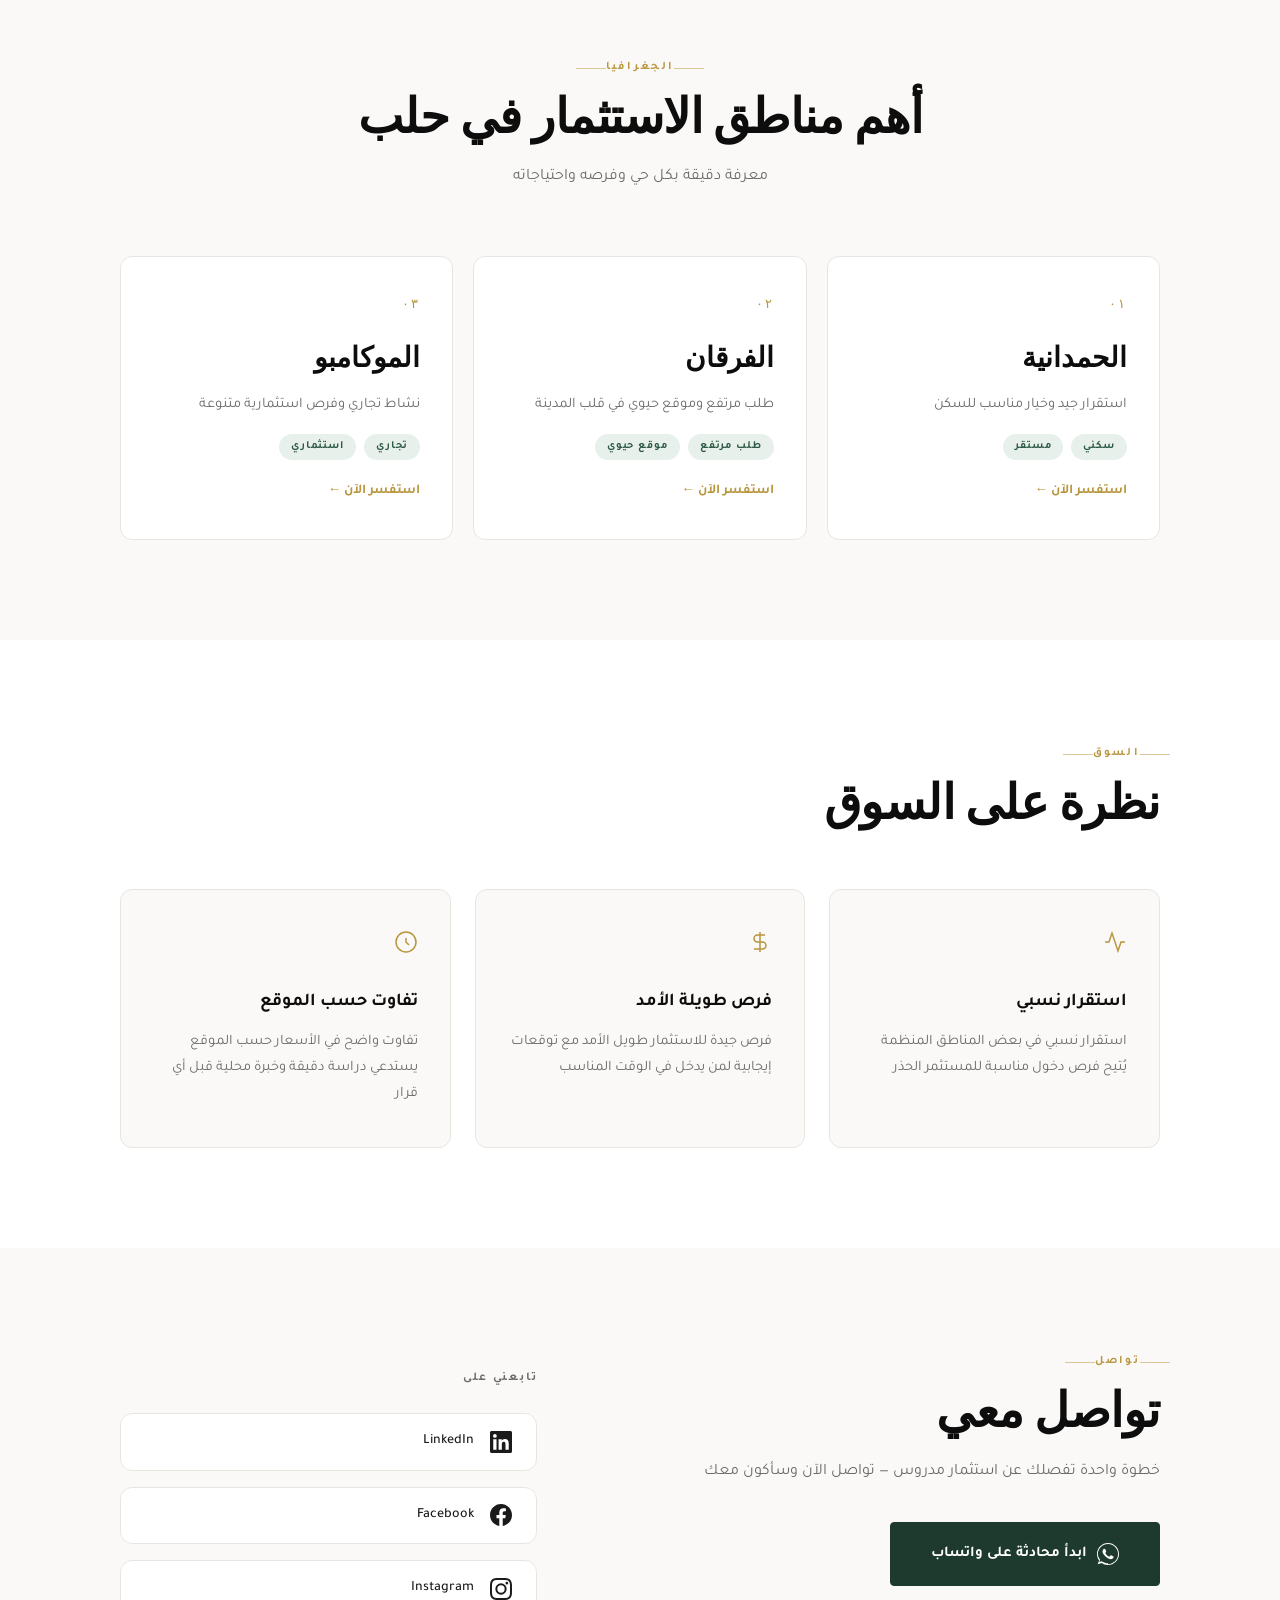
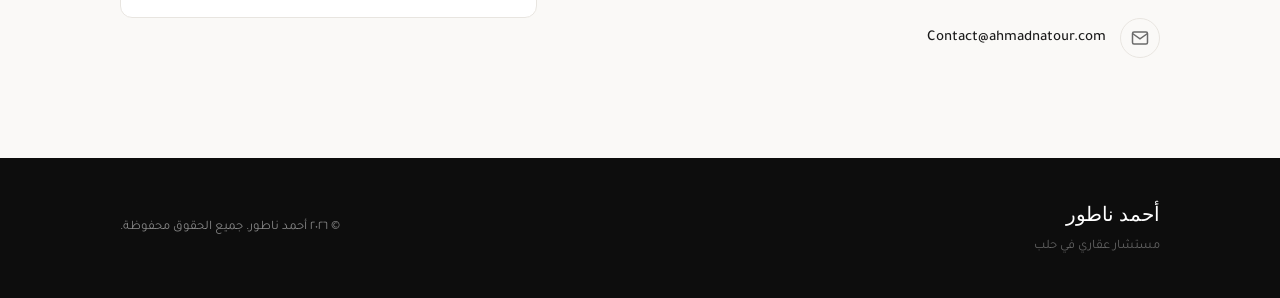
==== commit c6fedcc4: "feat: implement professional enhancements" ====
--- a/index.html
+++ b/index.html
@@ -22,7 +22,7 @@
   <nav class="navbar" id="navbar">
     <div class="nav-container">
       <a href="#hero" class="nav-logo">
-        <img src="logo_white_transparent.png" alt="أحمد ناطور" style="width: 42px; height: 42px; object-fit: contain; vertical-align: middle;">
+        <img src="logo_white_transparent.webp" alt="أحمد ناطور" style="width: 42px; height: 42px; object-fit: contain; vertical-align: middle;">
         <span class="logo-divider"></span>
         <span class="logo-text">أحمد ناطور</span>
       </a>
@@ -52,7 +52,7 @@
     <div class="hero-container">
       <div class="hero-image-wrap fade-up">
         <div class="hero-img-frame">
-          <img src="photo.jpg.JPG" alt="أحمد ناطور - مستشار عقاري في حلب" class="hero-img" loading="eager" />
+          <img src="photo.webp" alt="أحمد ناطور - مستشار عقاري في حلب" class="hero-img" loading="eager" />
           <div class="hero-img-accent"></div>
         </div>
       </div>
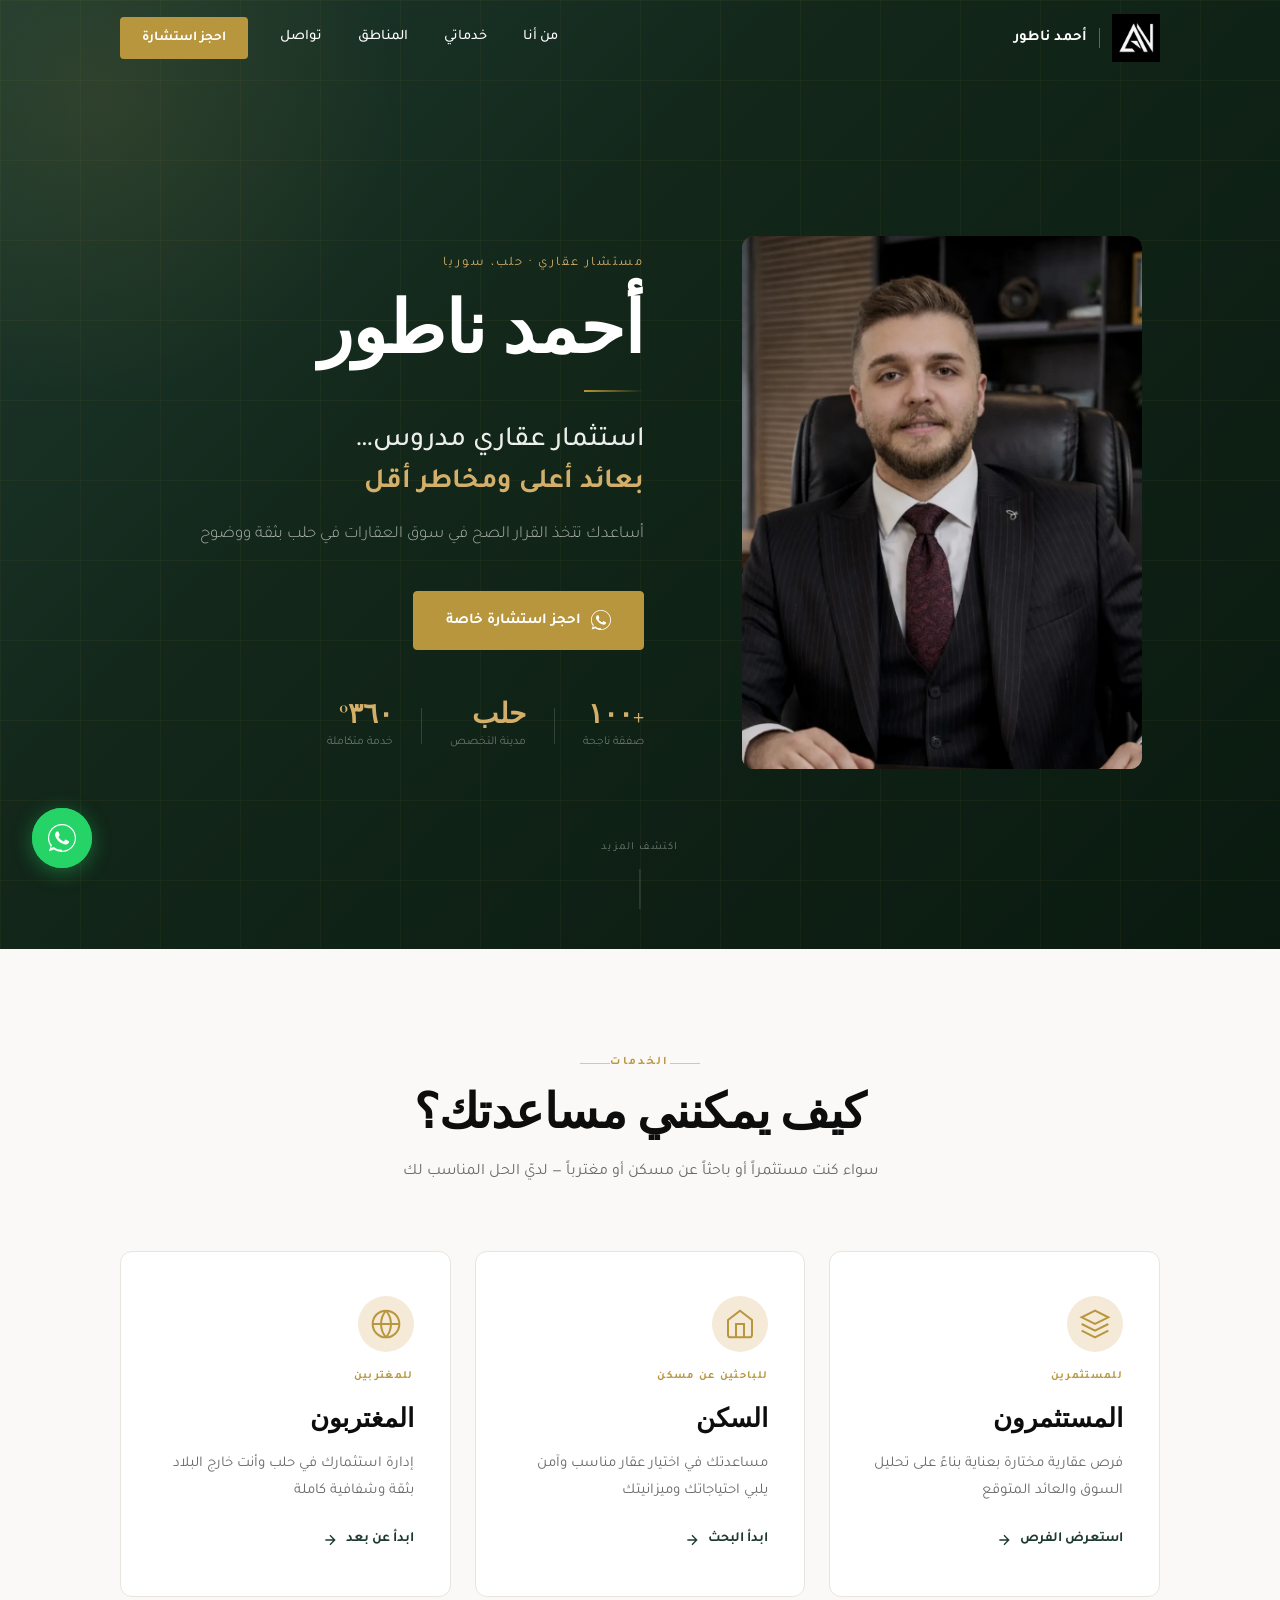
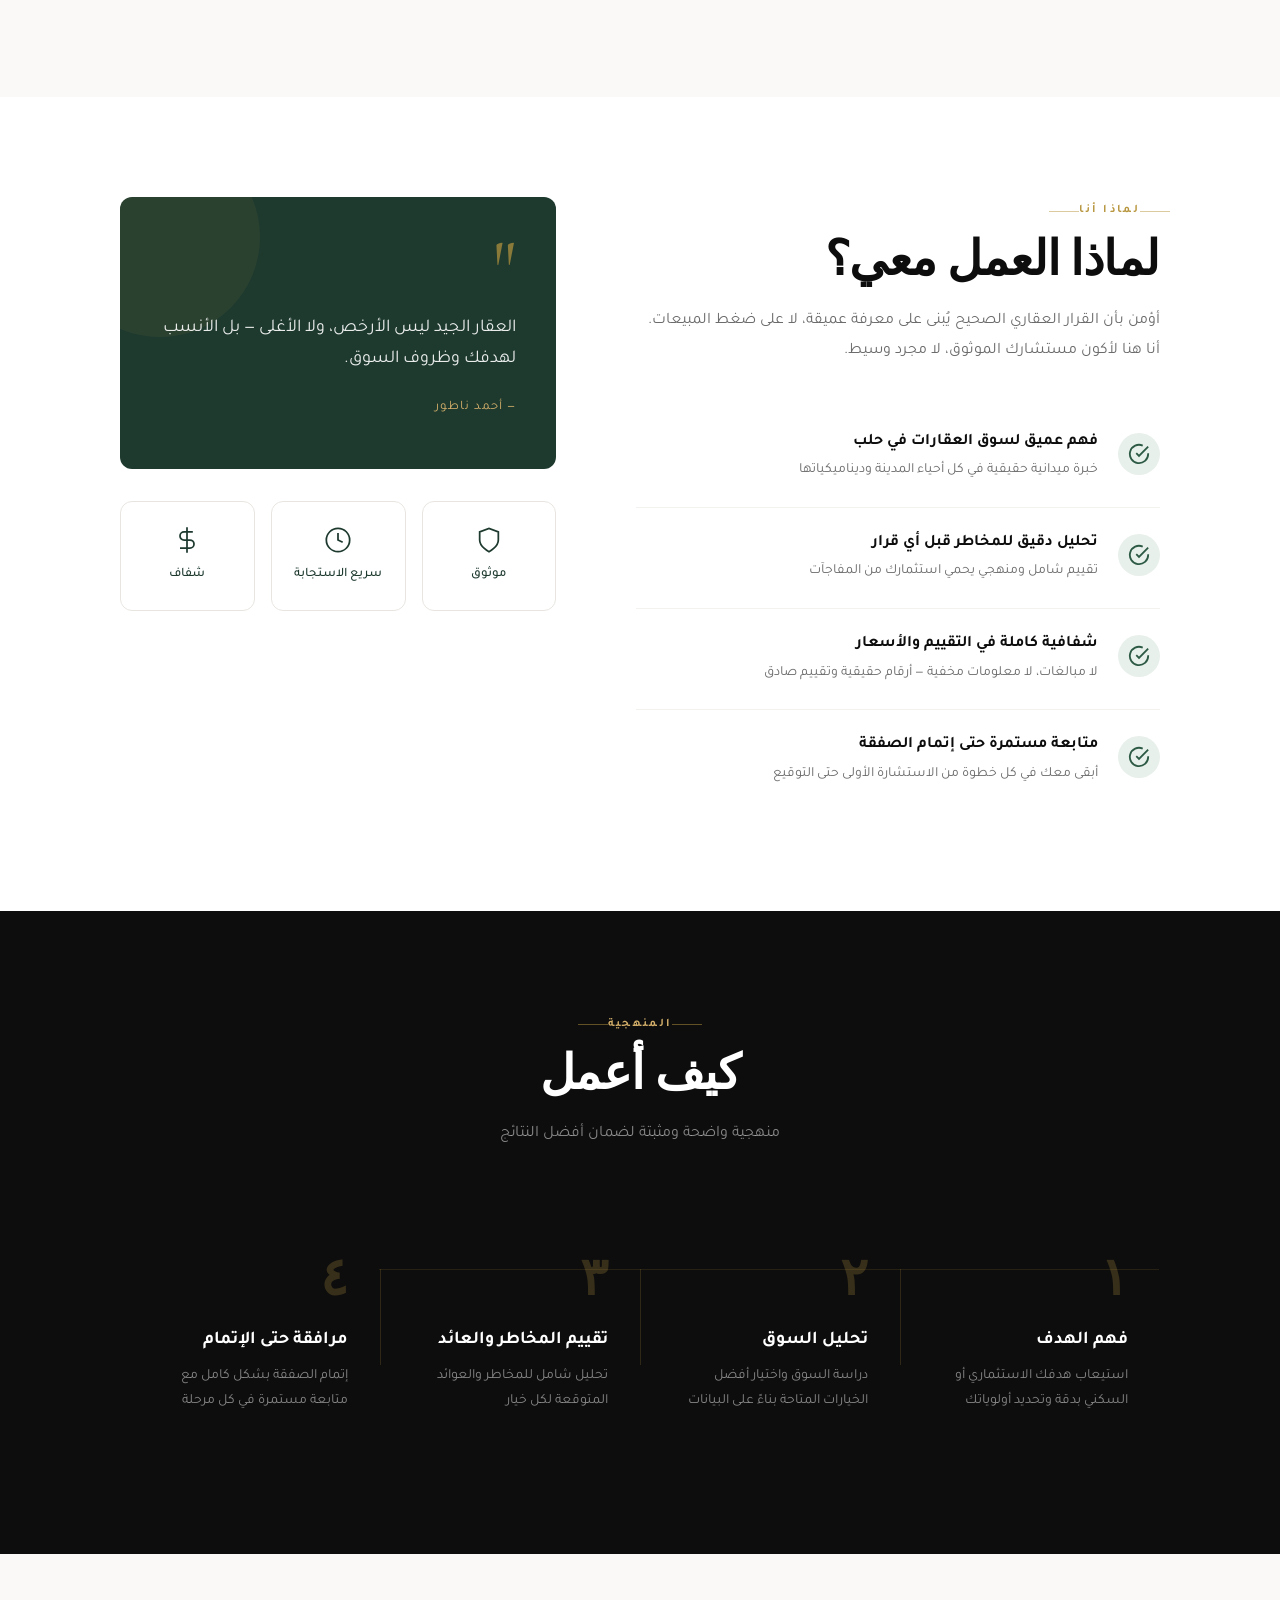
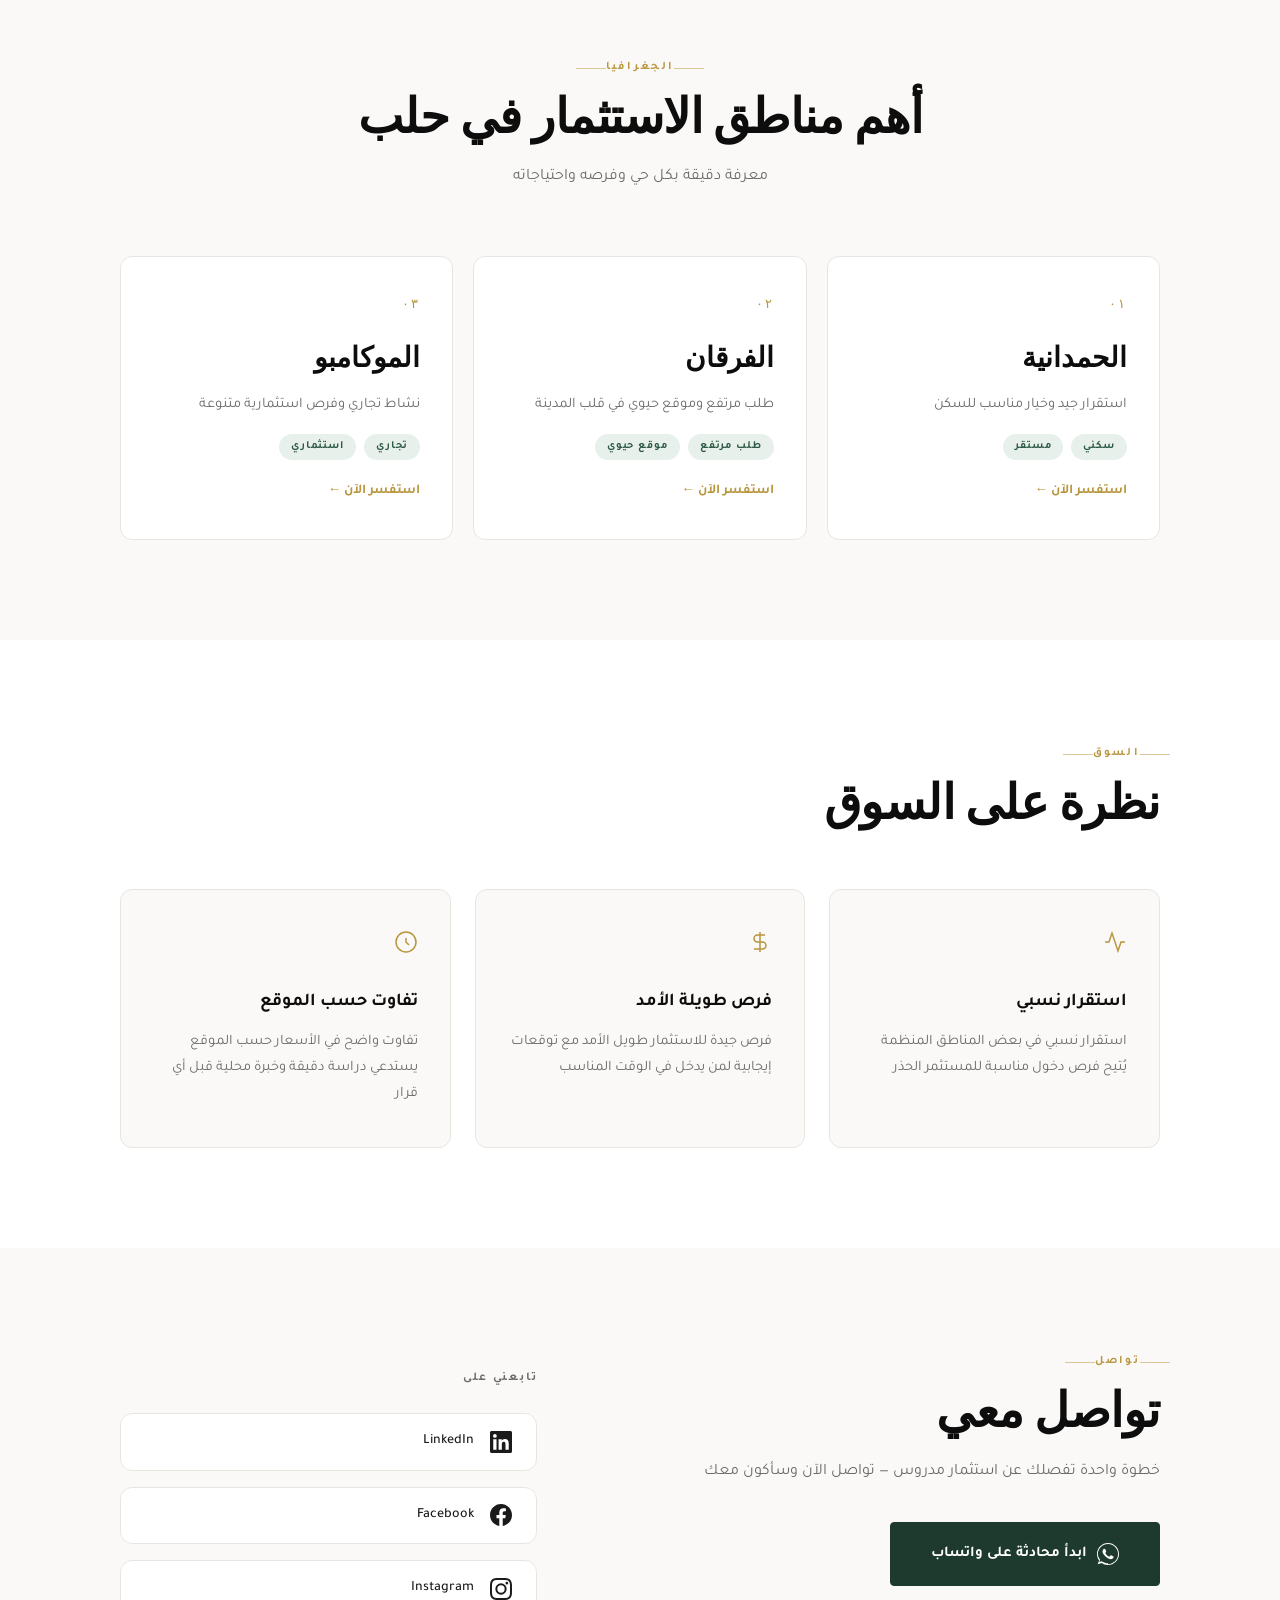
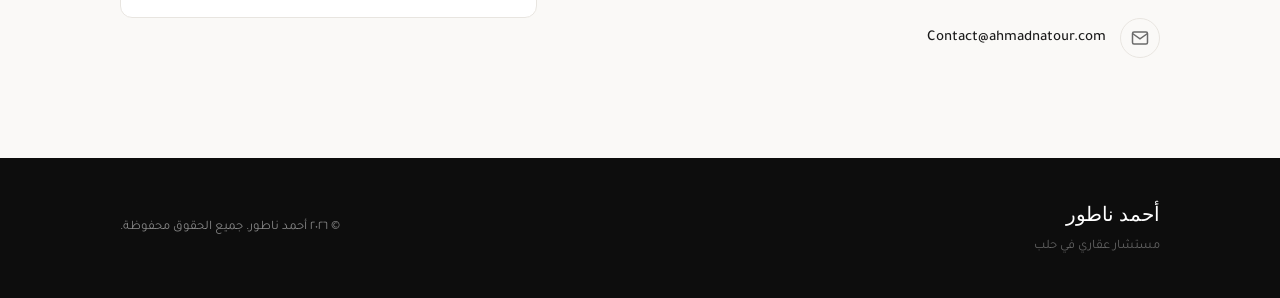
==== commit 4c2b68bd: "style: update logo to the new professional design" ====
--- a/index.html
+++ b/index.html
@@ -22,7 +22,7 @@
   <nav class="navbar" id="navbar">
     <div class="nav-container">
       <a href="#hero" class="nav-logo">
-        <img src="logo_white_transparent.webp" alt="أحمد ناطور" style="width: 42px; height: 42px; object-fit: contain; vertical-align: middle;">
+        <img src="logo_white_transparent.webp" alt="أحمد ناطور" style="width: 48px; height: 48px; object-fit: contain; vertical-align: middle;">
         <span class="logo-divider"></span>
         <span class="logo-text">أحمد ناطور</span>
       </a>
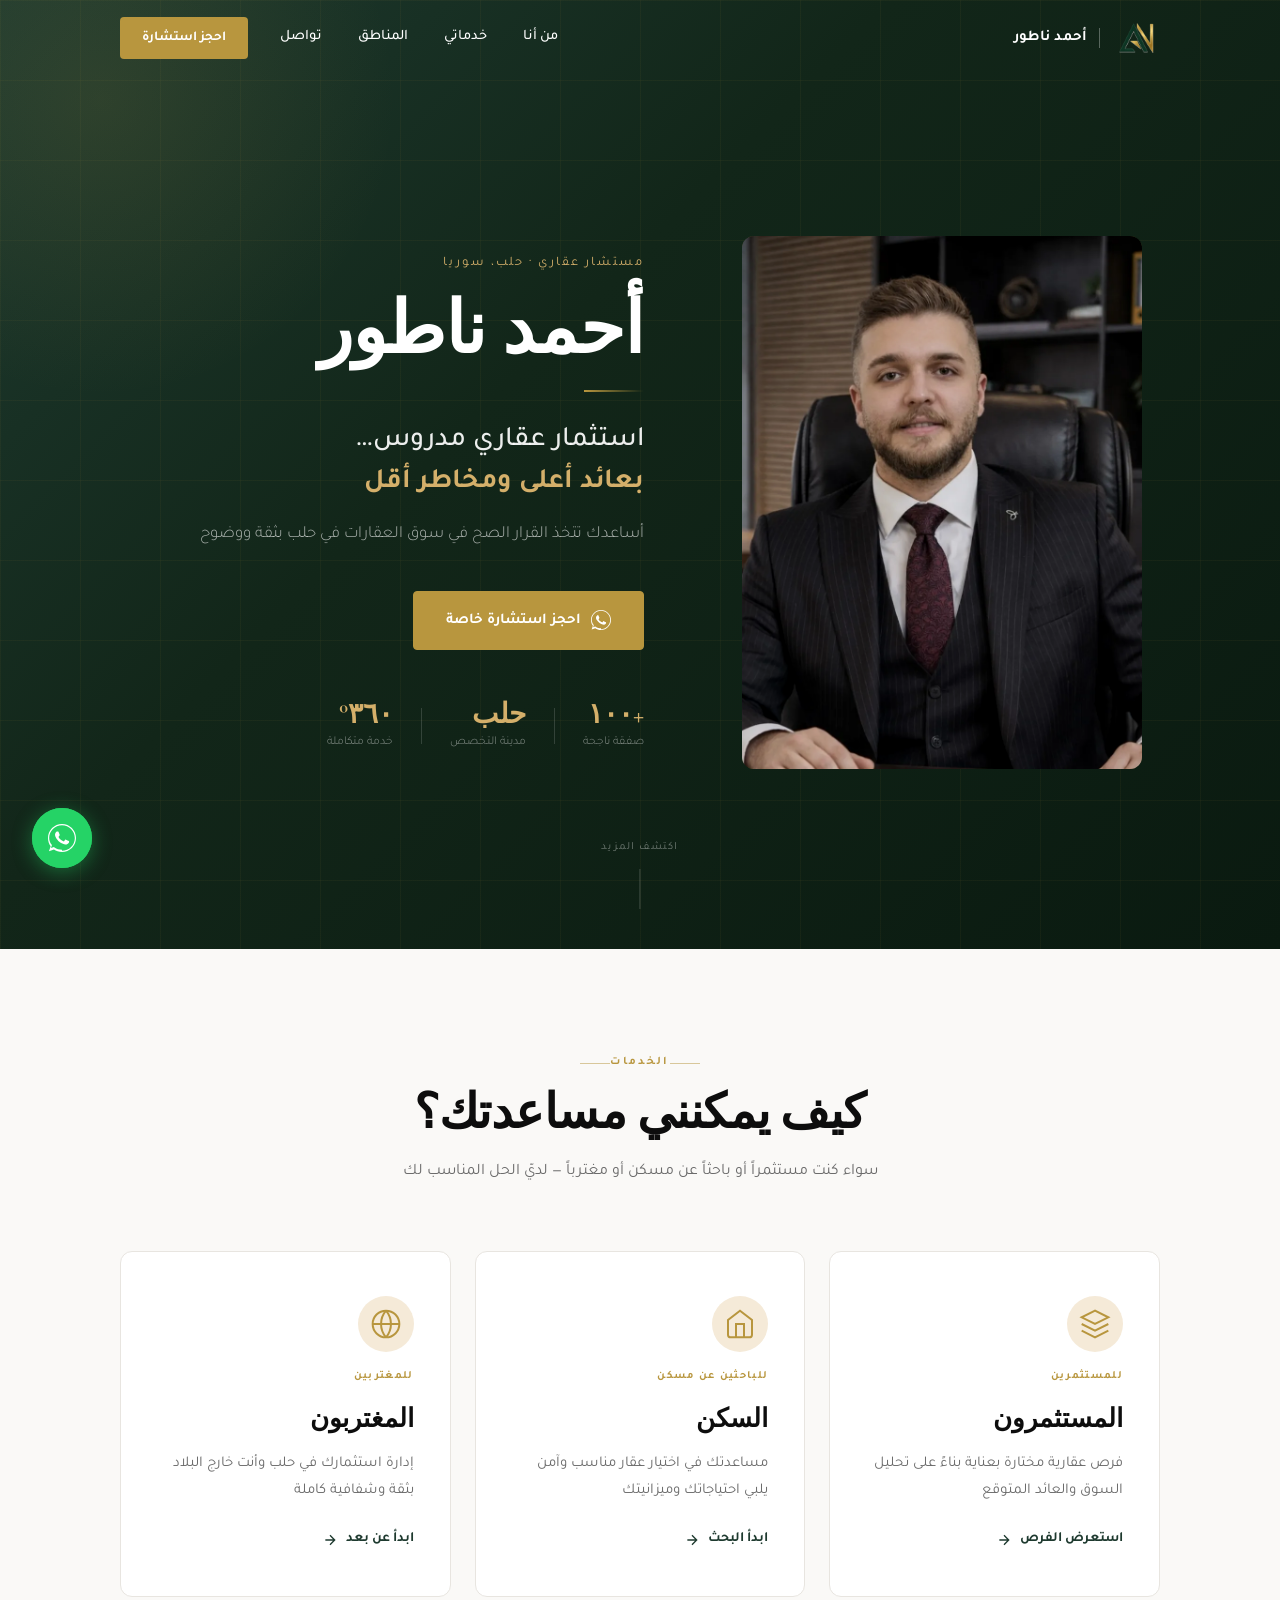
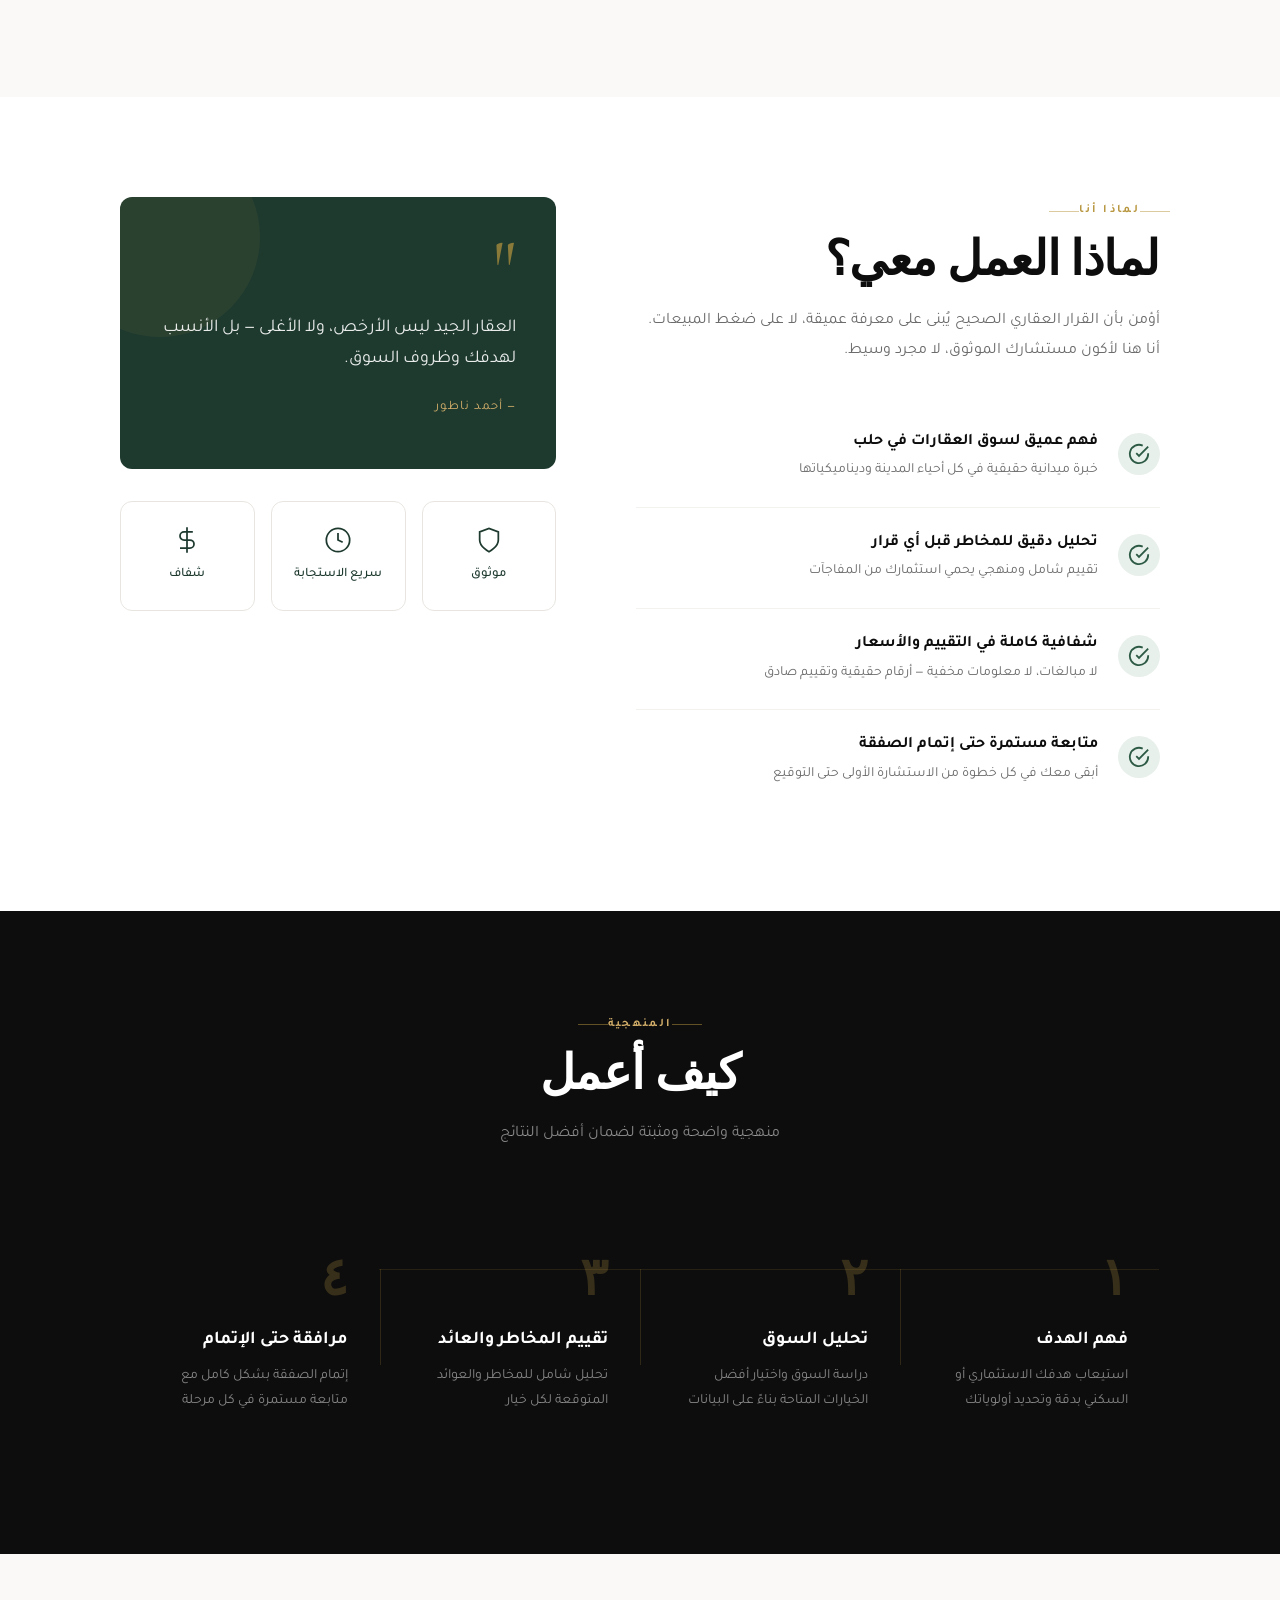
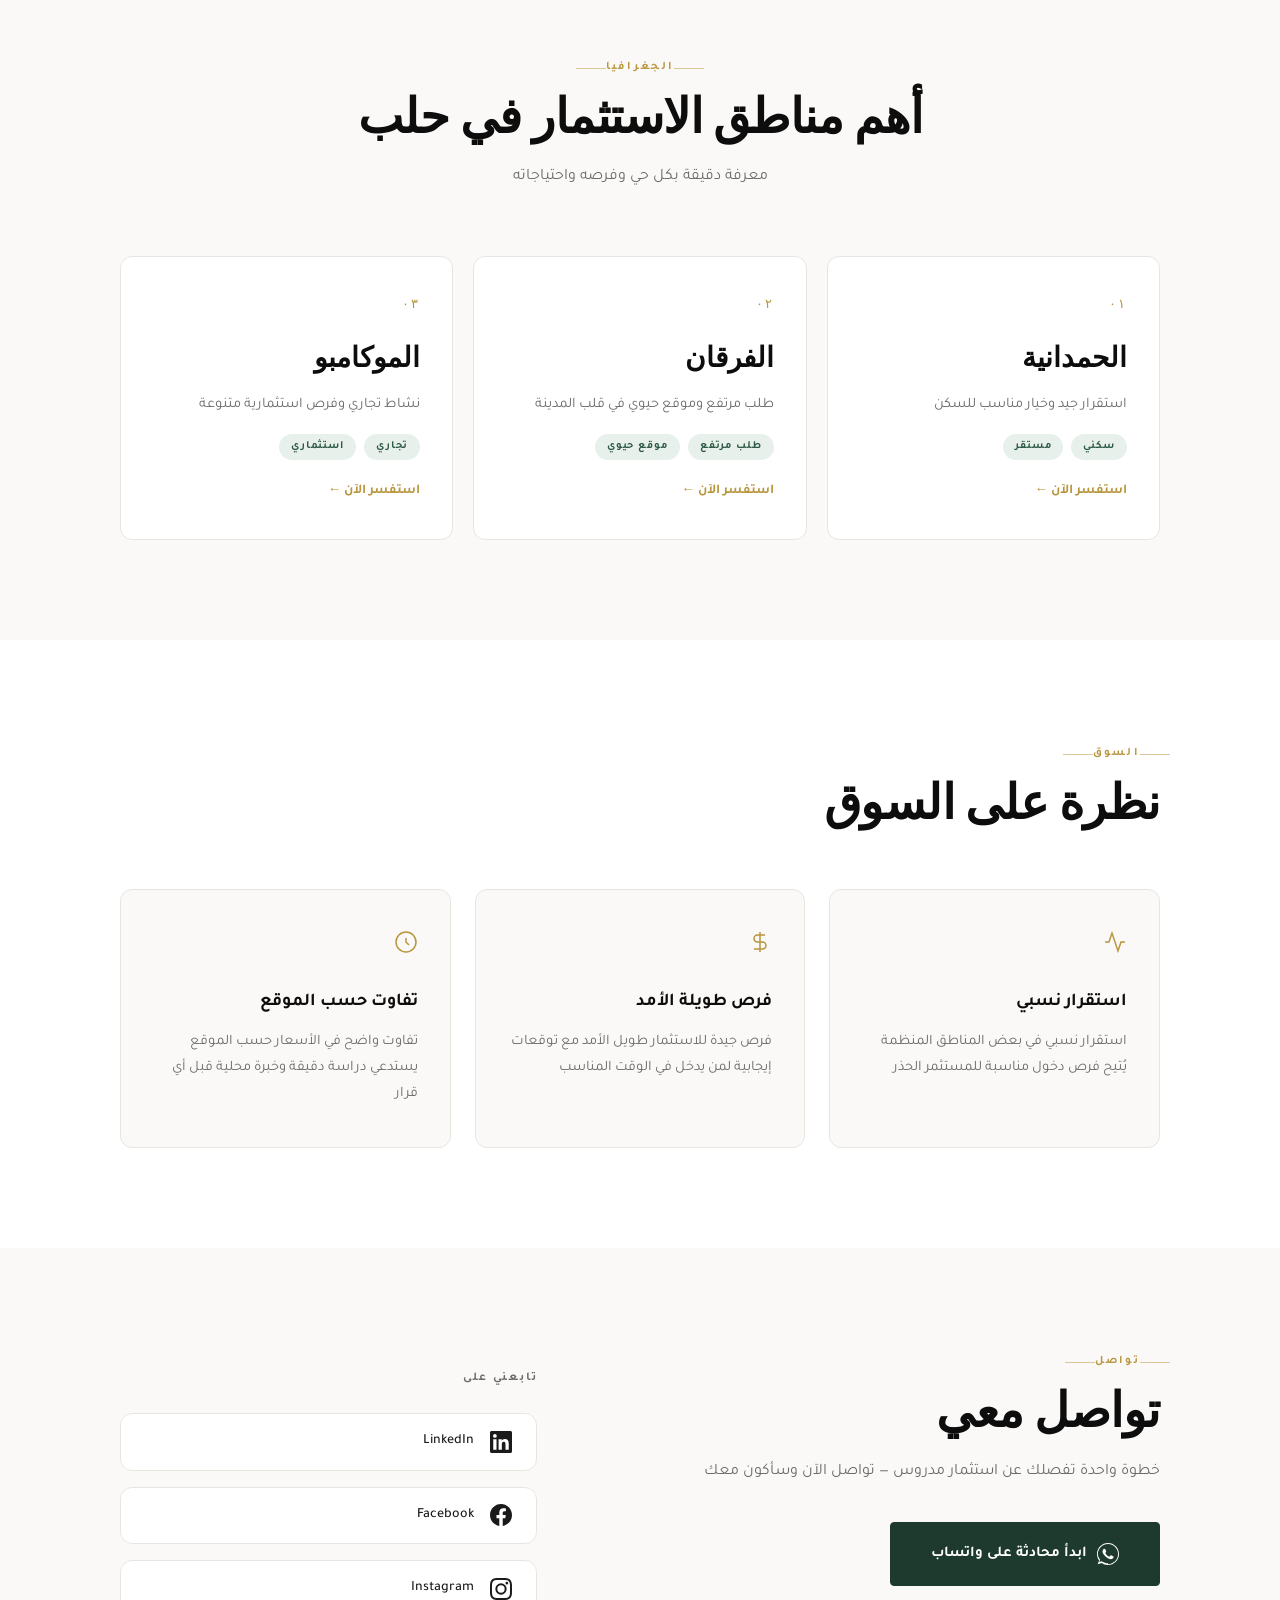
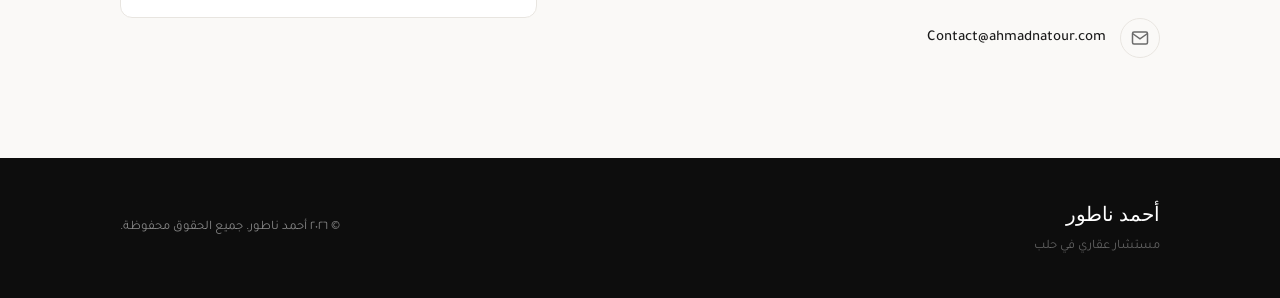
==== commit 3107109b: "style: update logo to green and gold version with transparency" ====
--- a/index.html
+++ b/index.html
@@ -22,7 +22,7 @@
   <nav class="navbar" id="navbar">
     <div class="nav-container">
       <a href="#hero" class="nav-logo">
-        <img src="logo_white_transparent.webp" alt="أحمد ناطور" style="width: 48px; height: 48px; object-fit: contain; vertical-align: middle;">
+        <img src="logo_green_gold_transparent.webp" alt="أحمد ناطور" style="width: 48px; height: 48px; object-fit: contain; vertical-align: middle;">
         <span class="logo-divider"></span>
         <span class="logo-text">أحمد ناطور</span>
       </a>
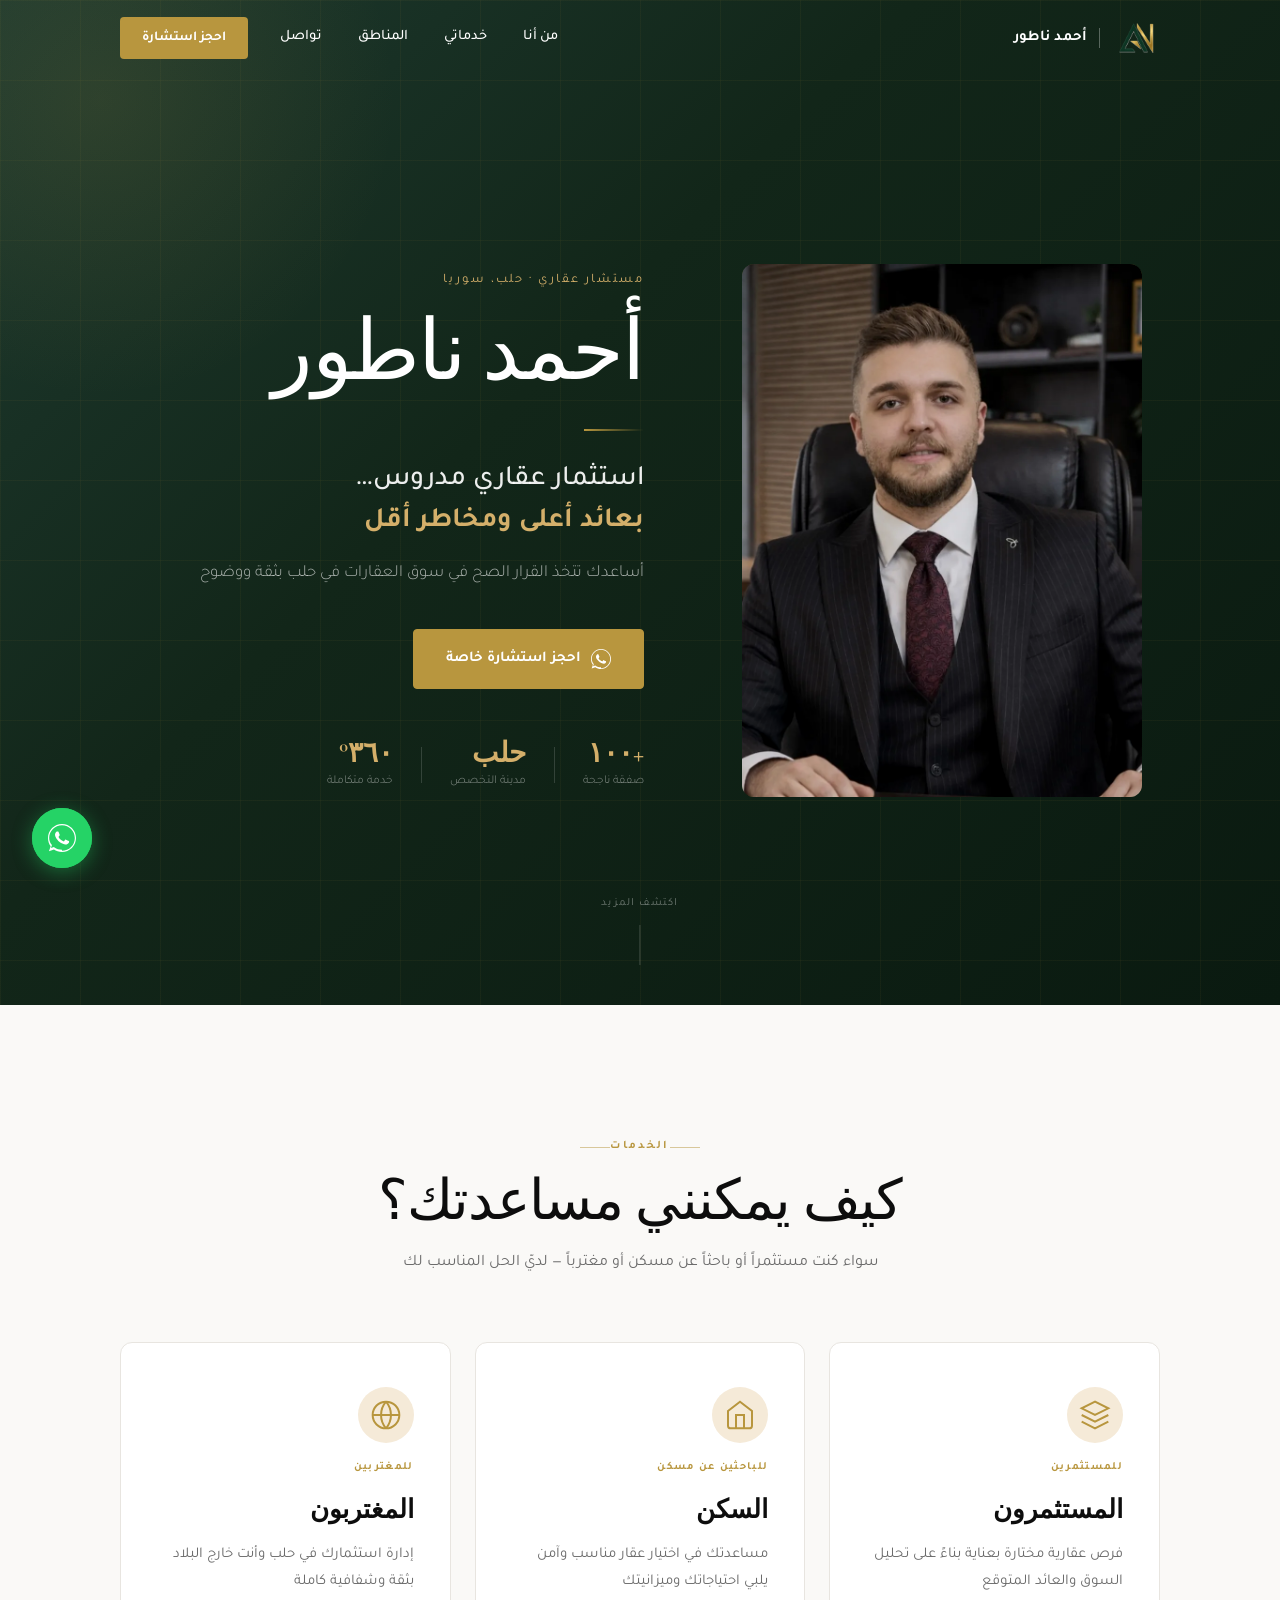
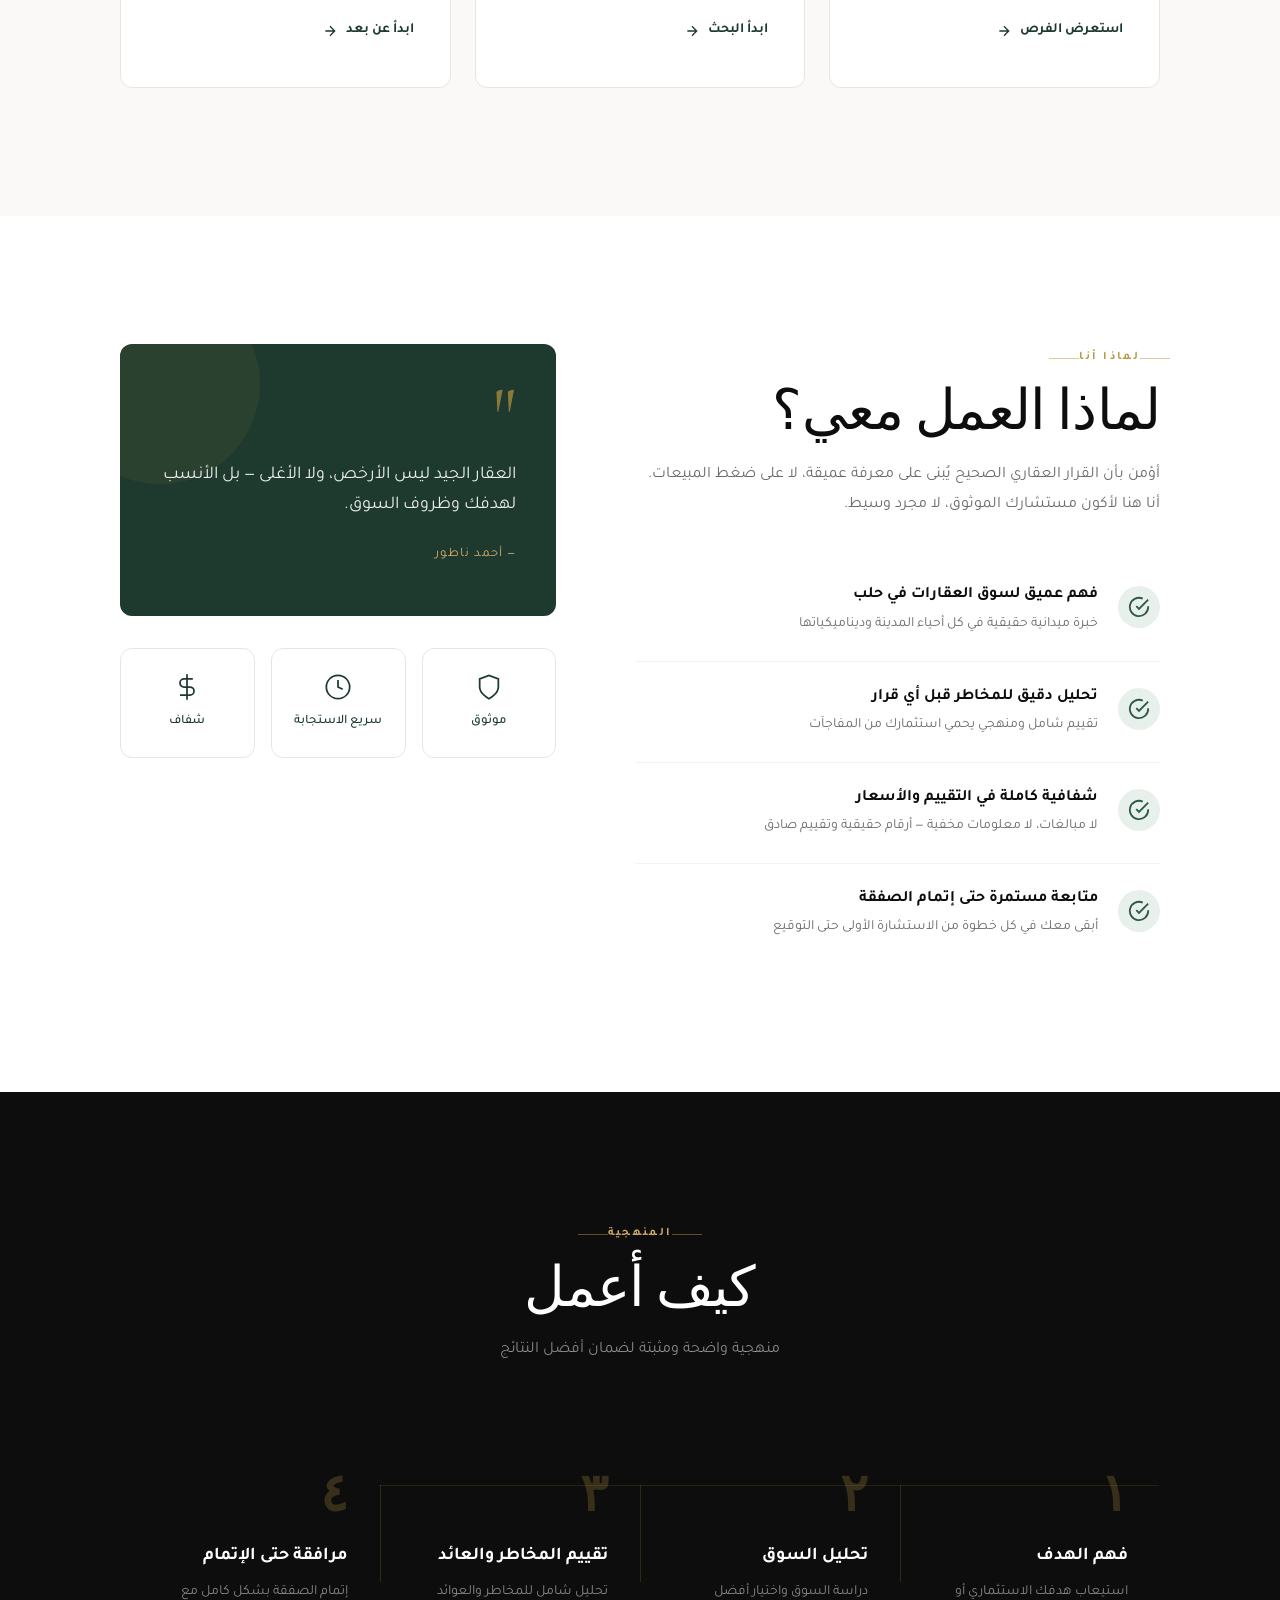
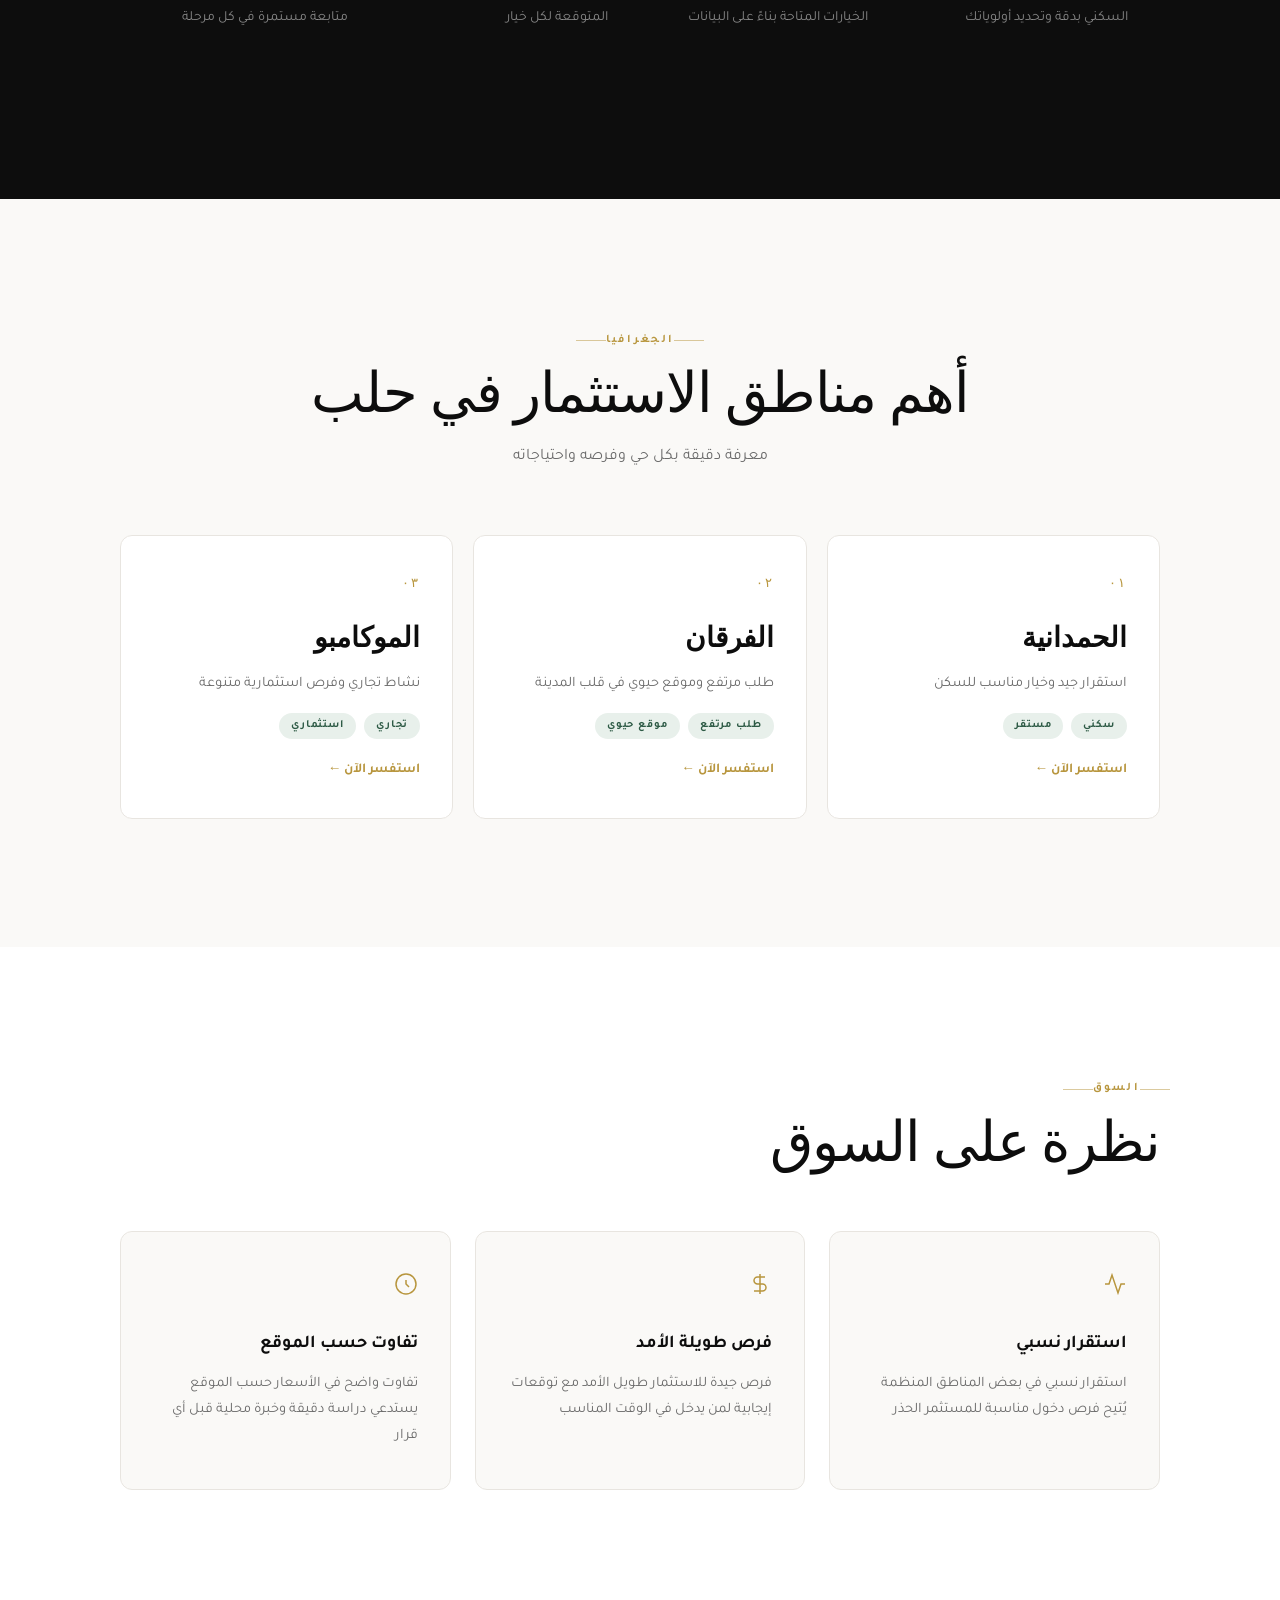
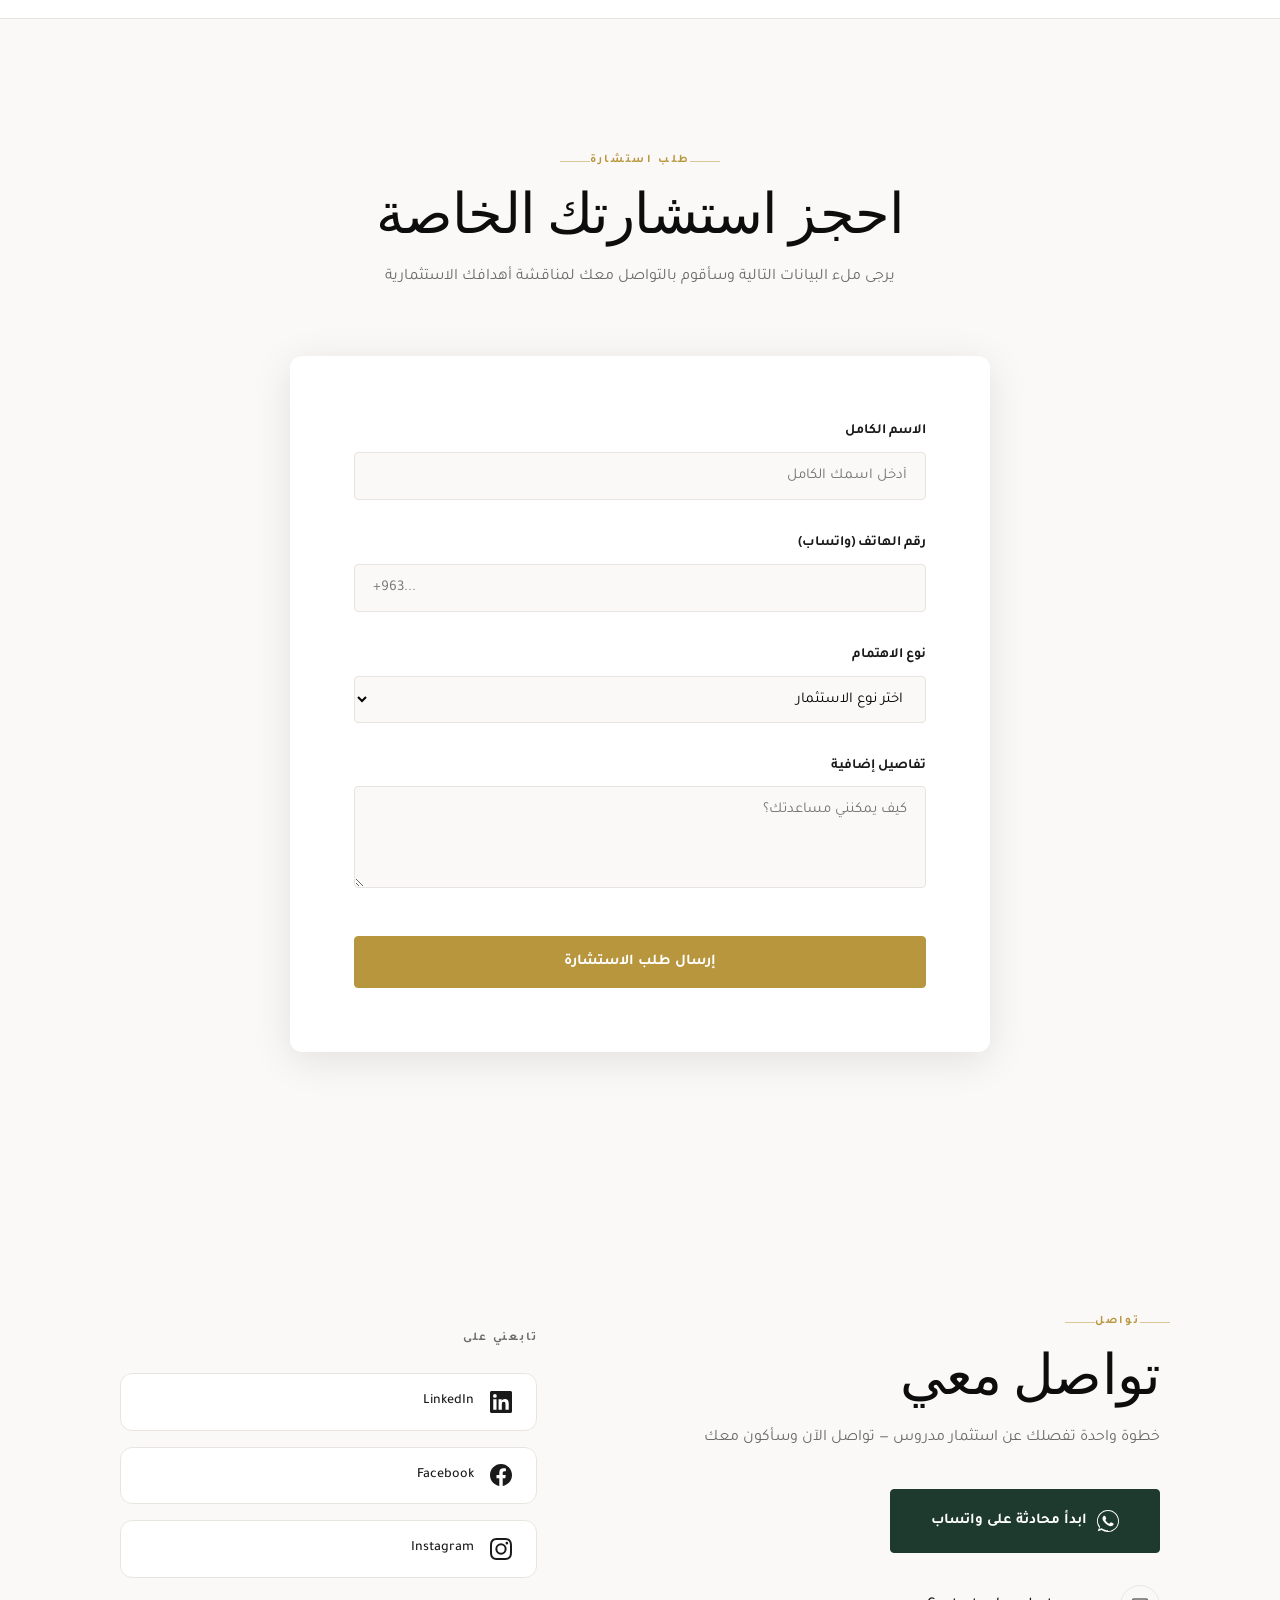
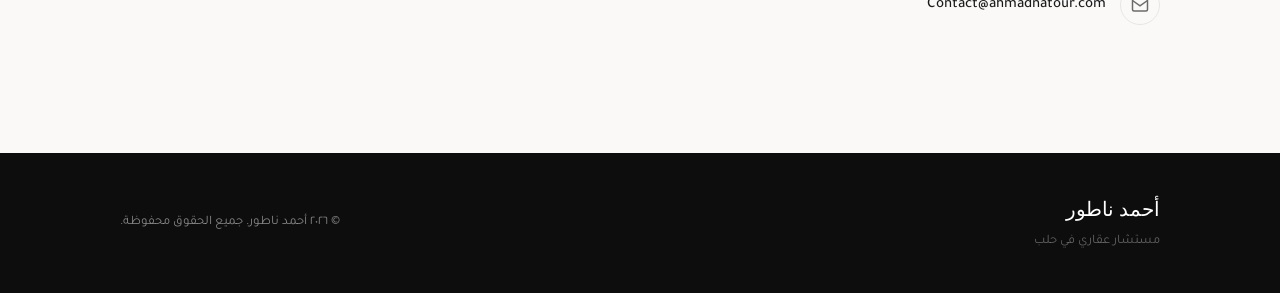
==== commit e4a860ed: "feat: implement luxury brand upgrades, Decap CMS, and consultation form" ====
--- a/index.html
+++ b/index.html
@@ -9,12 +9,29 @@
   <meta property="og:title" content="أحمد ناطور | مستشار عقاري في حلب" />
   <meta property="og:description" content="استثمار عقاري مدروس… بعائد أعلى ومخاطر أقل" />
   <meta property="og:type" content="website" />
+  <meta property="og:image" content="https://ahmadnatour.com/favicon-512x512.webp" />
+  <meta property="og:image:width" content="512" />
+  <meta property="og:image:height" content="512" />
+  <meta property="og:url" content="https://ahmadnatour.com" />
+  <meta name="twitter:card" content="summary_large_image" />
+  <meta name="twitter:title" content="أحمد ناطور | مستشار عقاري في حلب" />
+  <meta name="twitter:description" content="استثمار عقاري مدروس… بعائد أعلى ومخاطر أقل" />
+  <meta name="twitter:image" content="https://ahmadnatour.com/favicon-512x512.webp" />
   <meta name="robots" content="index, follow" />
   <title>أحمد ناطور | مستشار عقاري في حلب</title>
   <link rel="preconnect" href="https://fonts.googleapis.com" />
   <link rel="preconnect" href="https://fonts.gstatic.com" crossorigin />
   <link href="https://fonts.googleapis.com/css2?family=Cormorant+Garamond:wght@300;400;500;600;700&family=Tajawal:wght@300;400;500;700&display=swap" rel="stylesheet" />
   <link rel="stylesheet" href="style.css" />
+  <!-- Favicon Links -->
+  <link rel="icon" type="image/x-icon" href="favicon.ico" />
+  <link rel="icon" type="image/png" sizes="16x16" href="favicon-16x16.webp" />
+  <link rel="icon" type="image/png" sizes="32x32" href="favicon-32x32.webp" />
+  <link rel="icon" type="image/png" sizes="48x48" href="favicon-48x48.webp" />
+  <link rel="icon" type="image/png" sizes="192x192" href="favicon-192x192.webp" />
+  <link rel="icon" type="image/png" sizes="512x512" href="favicon-512x512.webp" />
+  <link rel="apple-touch-icon" href="apple-touch-icon.webp" />
+  <meta name="theme-color" content="#1E5128" />
 </head>
 <body>
 
@@ -32,7 +49,7 @@
         <li><a href="#areas">المناطق</a></li>
         <li><a href="#contact">تواصل</a></li>
       </ul>
-      <a href="https://wa.me/963981410612" target="_blank" rel="noopener" class="nav-cta">احجز استشارة</a>
+      <a href="#consultation" class="nav-cta">احجز استشارة</a>
       <button class="hamburger" id="hamburger" aria-label="قائمة التنقل">
         <span></span><span></span><span></span>
       </button>
@@ -42,7 +59,7 @@
       <a href="#services" class="mobile-link">خدماتي</a>
       <a href="#areas" class="mobile-link">المناطق</a>
       <a href="#contact" class="mobile-link">تواصل</a>
-      <a href="https://wa.me/963981410612" target="_blank" rel="noopener" class="mobile-cta">احجز استشارة</a>
+      <a href="#consultation" class="mobile-cta">احجز استشارة</a>
     </div>
   </nav>
 
@@ -337,6 +354,44 @@
             <p>تفاوت واضح في الأسعار حسب الموقع يستدعي دراسة دقيقة وخبرة محلية قبل أي قرار</p>
           </div>
         </div>
+      </div>
+    </div>
+  </section>
+
+  <!-- CONSULTATION FORM -->
+  <section class="contact-form-section" id="consultation">
+    <div class="container">
+      <div class="section-header reveal">
+        <span class="section-tag">طلب استشارة</span>
+        <h2 class="section-title">احجز استشارتك الخاصة</h2>
+        <p class="section-sub">يرجى ملء البيانات التالية وسأقوم بالتواصل معك لمناقشة أهدافك الاستثمارية</p>
+      </div>
+      <div class="form-container reveal delay-1">
+        <form action="#" method="POST" class="consultation-form">
+          <div class="form-group">
+            <label for="name">الاسم الكامل</label>
+            <input type="text" id="name" name="name" class="form-control" placeholder="أدخل اسمك الكامل" required>
+          </div>
+          <div class="form-group">
+            <label for="phone">رقم الهاتف (واتساب)</label>
+            <input type="tel" id="phone" name="phone" class="form-control" placeholder="+963..." required>
+          </div>
+          <div class="form-group">
+            <label for="interest">نوع الاهتمام</label>
+            <select id="interest" name="interest" class="form-control" required>
+              <option value="" disabled selected>اختر نوع الاستثمار</option>
+              <option value="investment">استثمار عقاري</option>
+              <option value="residential">شراء مسكن</option>
+              <option value="management">إدارة أملاك (للمغتربين)</option>
+              <option value="other">أخرى</option>
+            </select>
+          </div>
+          <div class="form-group">
+            <label for="message">تفاصيل إضافية</label>
+            <textarea id="message" name="message" class="form-control" rows="4" placeholder="كيف يمكنني مساعدتك؟"></textarea>
+          </div>
+          <button type="submit" class="btn-primary form-submit">إرسال طلب الاستشارة</button>
+        </form>
       </div>
     </div>
   </section>
--- a/style.css
+++ b/style.css
@@ -29,10 +29,15 @@
   --font-ar: 'Tajawal', 'Arial', sans-serif;
 
   --nav-h: 76px;
-  --section-pad: 100px;
+  --section-pad: 128px; /* 16px * 8 */
   --container: 1160px;
   --radius: 4px;
   --radius-lg: 12px;
+  --space-xs: 8px;
+  --space-sm: 16px;
+  --space-md: 32px;
+  --space-lg: 64px;
+  --space-xl: 128px;
 
   --shadow-sm: 0 2px 16px rgba(0,0,0,0.06);
   --shadow-md: 0 8px 40px rgba(0,0,0,0.10);
@@ -343,12 +348,12 @@
 }
 .hero-name {
   font-family: var(--font-serif);
-  font-size: clamp(42px, 6vw, 72px);
-  font-weight: 600;
-  line-height: 1.1;
-  color: var(--white);
-  letter-spacing: -0.01em;
-  margin-bottom: 20px;
+  font-size: clamp(48px, 7vw, 84px);
+  font-weight: 500;
+  line-height: 1.05;
+  color: var(--white);
+  letter-spacing: -0.02em;
+  margin-bottom: var(--space-md);
 }
 .hero-divider {
   width: 60px;
@@ -395,11 +400,18 @@
   font-family: var(--font-ar);
 }
 .btn-primary:hover {
-  background: transparent;
-  color: var(--gold-light);
+  background: var(--gold-light);
+  color: var(--white);
   border-color: var(--gold-light);
-  transform: translateY(-2px);
-  box-shadow: 0 8px 30px rgba(184,150,62,0.25);
+  transform: translateY(-3px);
+  box-shadow: 0 12px 32px rgba(184,150,62,0.3);
+}
+.btn-primary:active {
+  transform: translateY(-1px);
+}
+.nav-cta:hover, .mobile-cta:hover {
+  transform: scale(1.02);
+  transition: transform 0.2s ease;
 }
 .btn-large {
   padding: 18px 40px;
@@ -488,12 +500,12 @@
 
 .section-title {
   font-family: var(--font-serif);
-  font-size: clamp(30px, 4vw, 48px);
-  font-weight: 600;
+  font-size: clamp(32px, 5vw, 56px);
+  font-weight: 500;
   color: var(--black);
-  line-height: 1.2;
-  letter-spacing: -0.01em;
-  margin-bottom: 16px;
+  line-height: 1.15;
+  letter-spacing: -0.015em;
+  margin-bottom: var(--space-sm);
 }
 .section-sub {
   font-size: 16px;
@@ -1194,3 +1206,65 @@
   background: var(--gold);
   color: var(--white);
 }
+
+/* ============================================
+   CONSULTATION FORM COMPONENT
+   ============================================ */
+.contact-form-section {
+  background: var(--off-white);
+  border-top: 1px solid var(--gray-light);
+}
+
+.form-container {
+  max-width: 700px;
+  margin: 0 auto;
+  background: var(--white);
+  padding: var(--space-lg);
+  border-radius: var(--radius-lg);
+  box-shadow: var(--shadow-md);
+}
+
+.consultation-form {
+  display: grid;
+  gap: var(--space-md);
+}
+
+.form-group {
+  display: flex;
+  flex-direction: column;
+  gap: var(--space-xs);
+}
+
+.form-group label {
+  font-size: 14px;
+  font-weight: 600;
+  color: var(--dark);
+}
+
+.form-control {
+  padding: 14px 18px;
+  border: 1.5px solid var(--gray-light);
+  border-radius: var(--radius);
+  font-family: var(--font-ar);
+  font-size: 15px;
+  transition: border-color var(--transition);
+  background: var(--off-white);
+}
+
+.form-control:focus {
+  outline: none;
+  border-color: var(--gold);
+  background: var(--white);
+}
+
+.form-submit {
+  margin-top: var(--space-sm);
+  width: 100%;
+  justify-content: center;
+}
+
+@media (max-width: 768px) {
+  .form-container {
+    padding: var(--space-md);
+  }
+}
